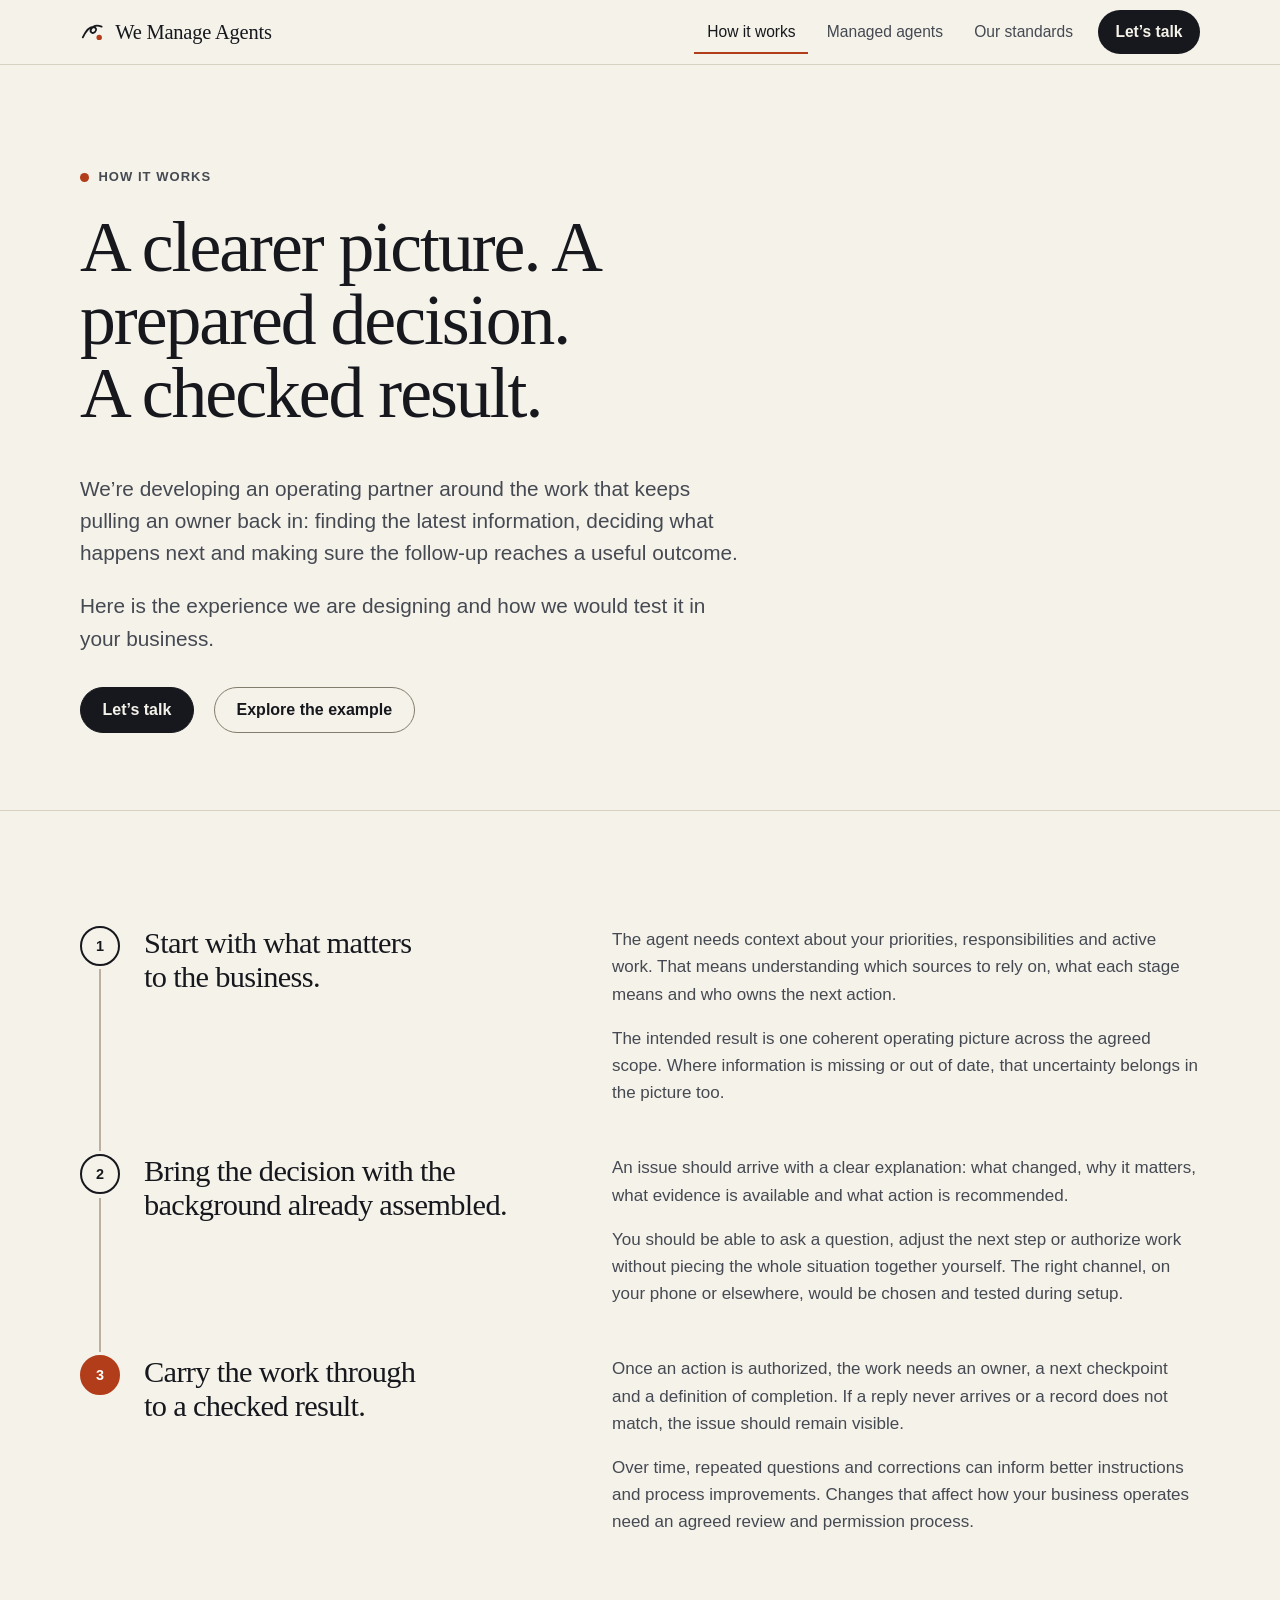
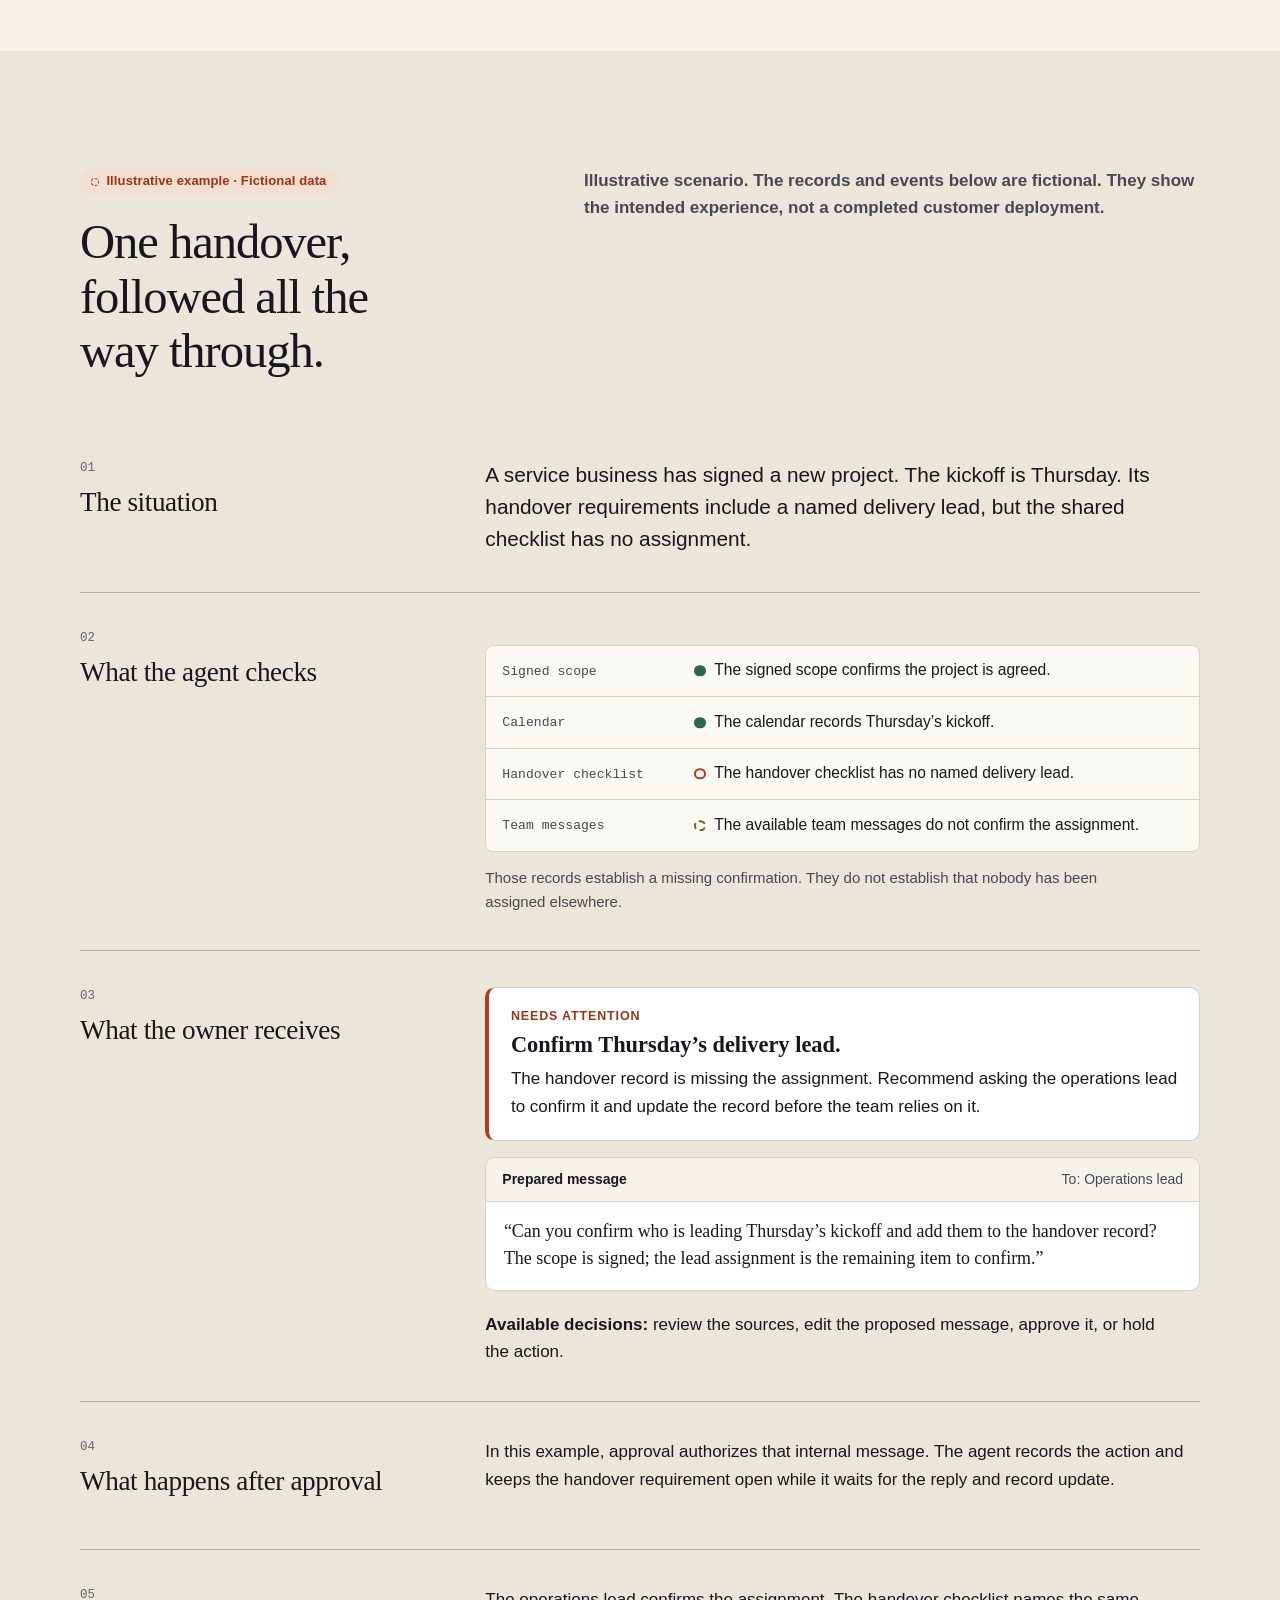
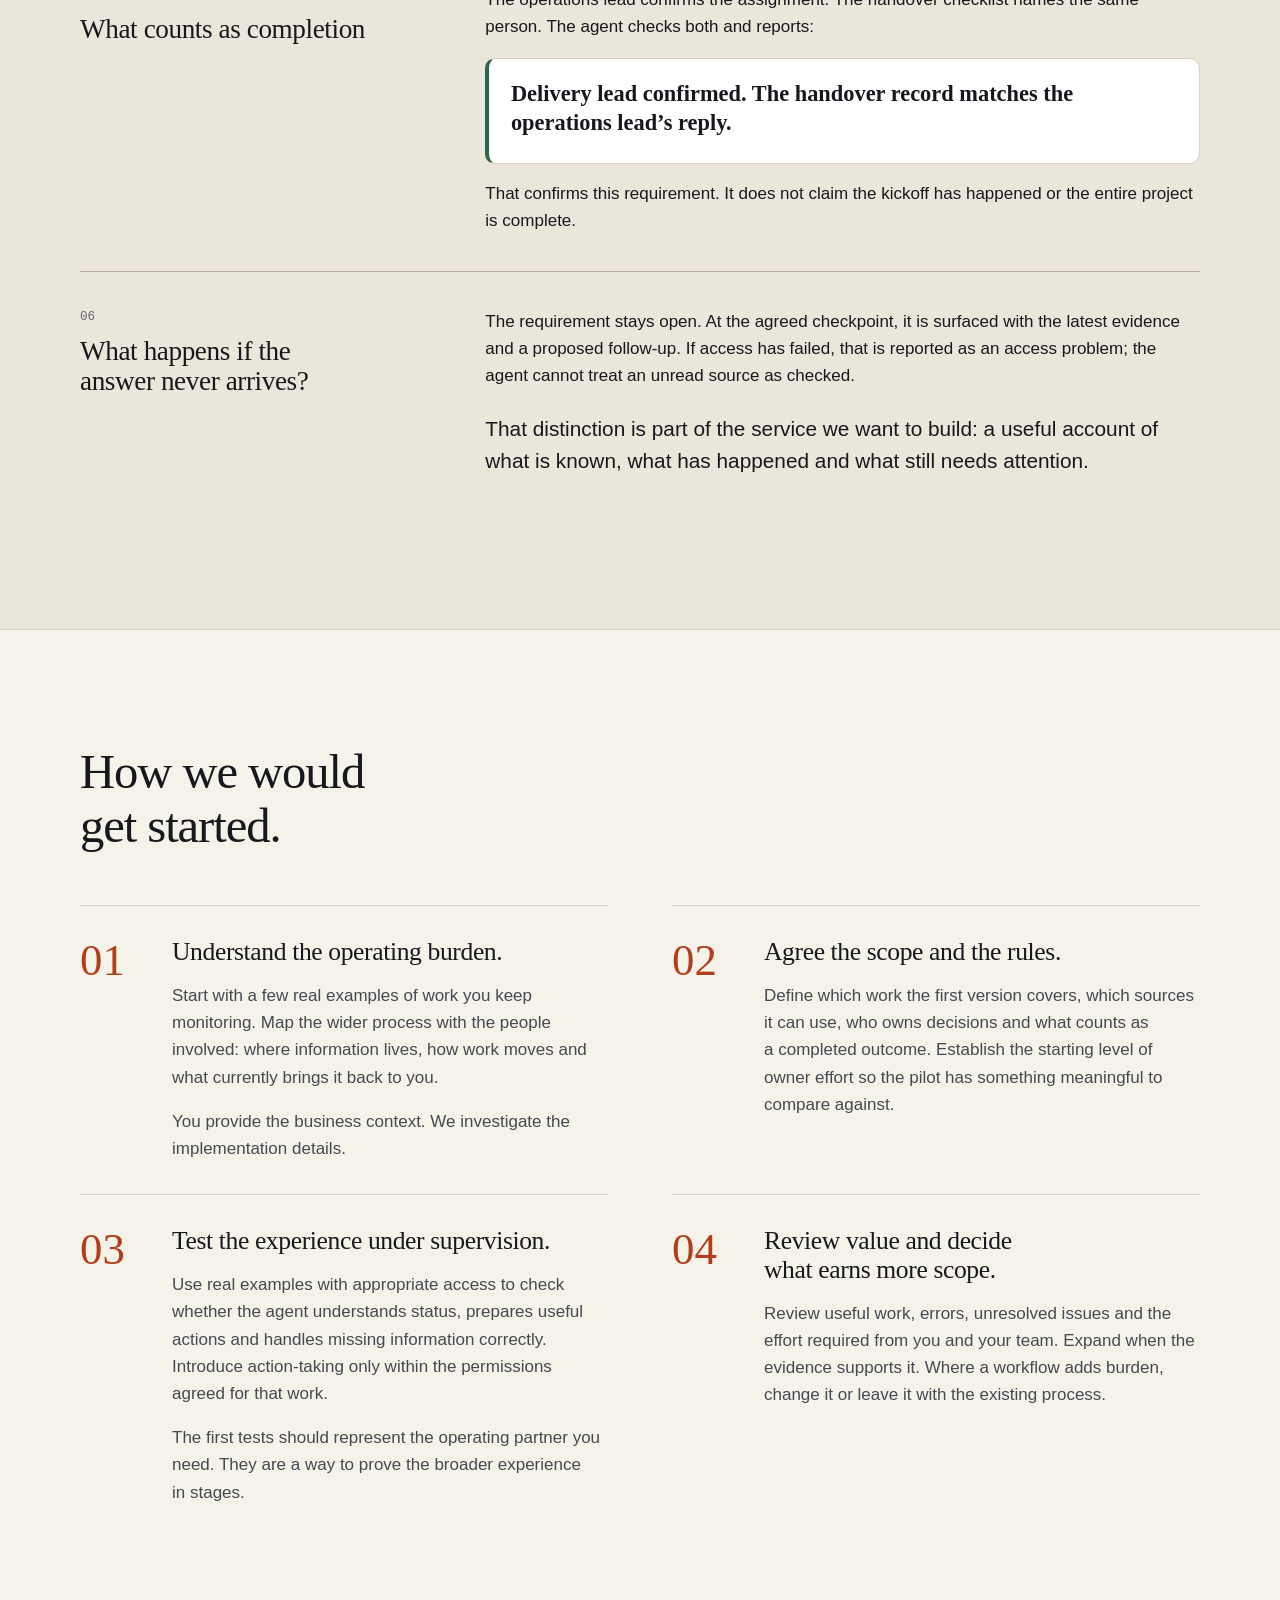
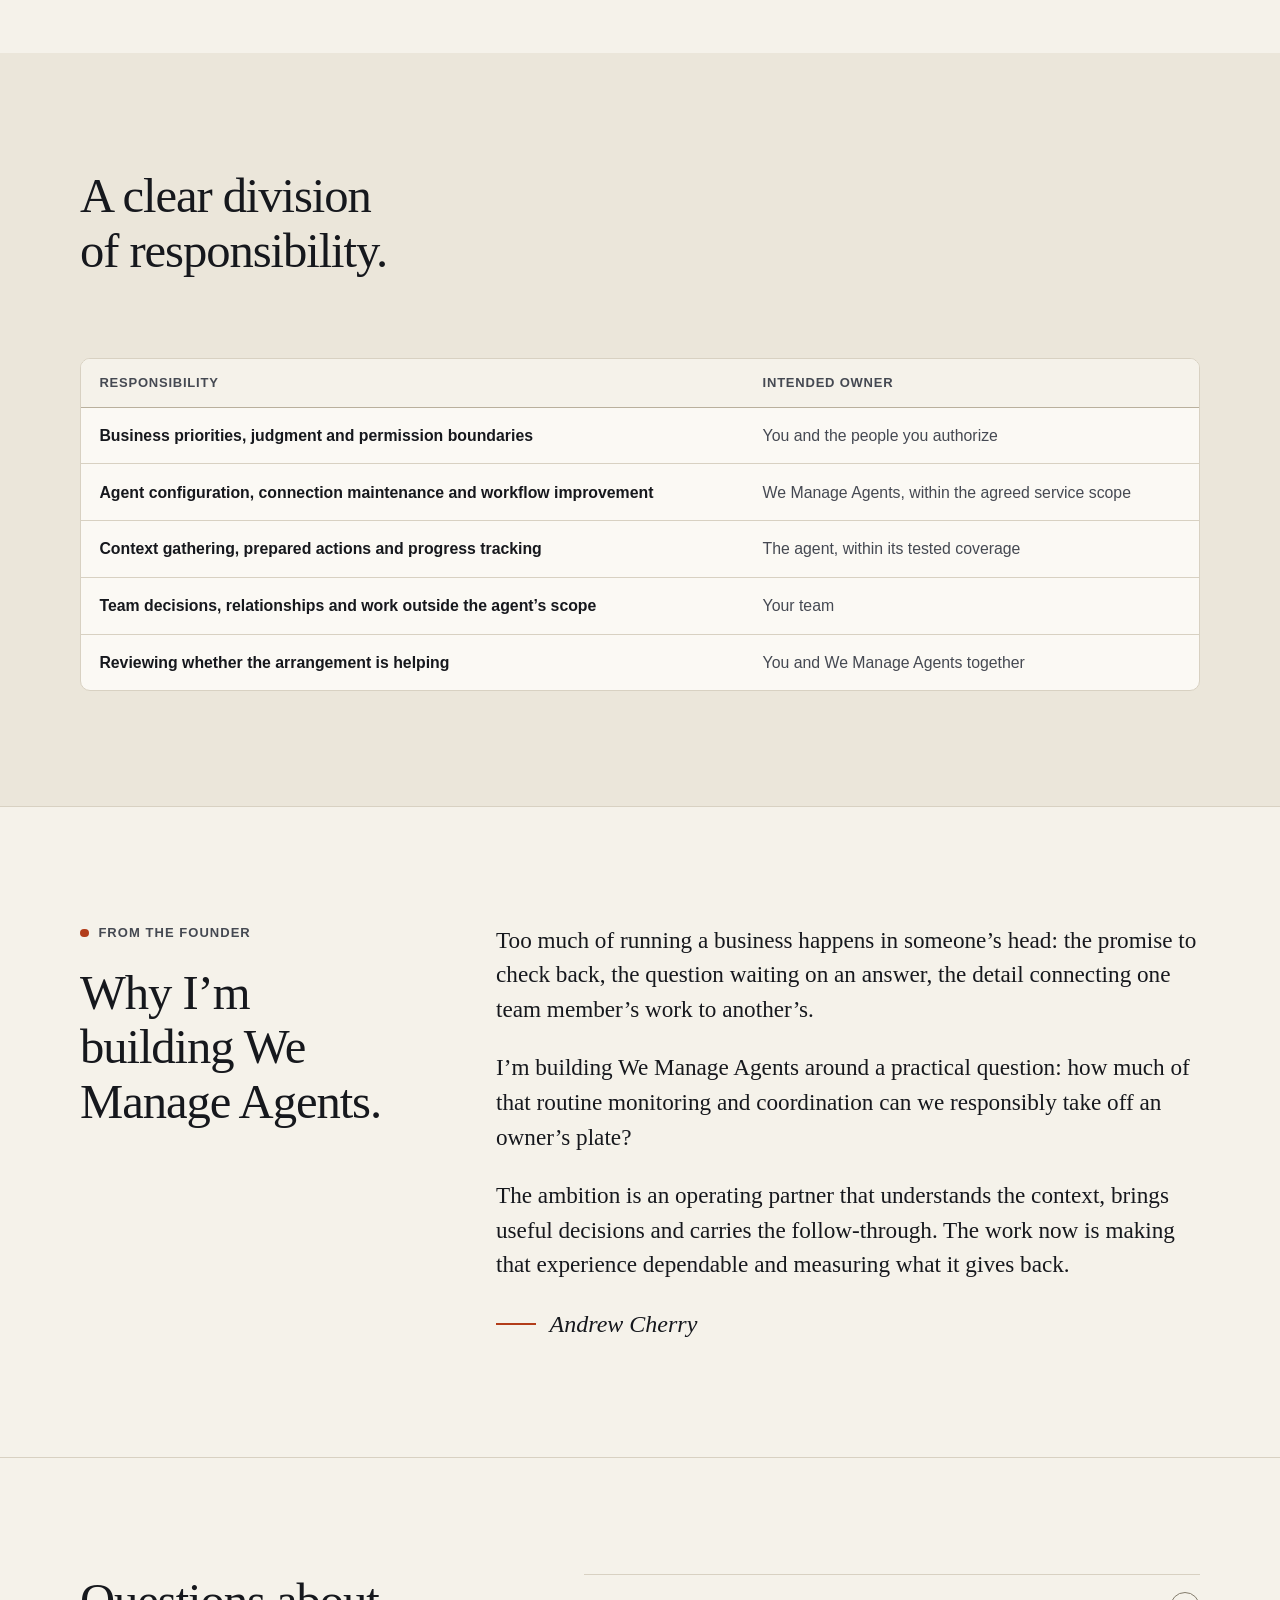
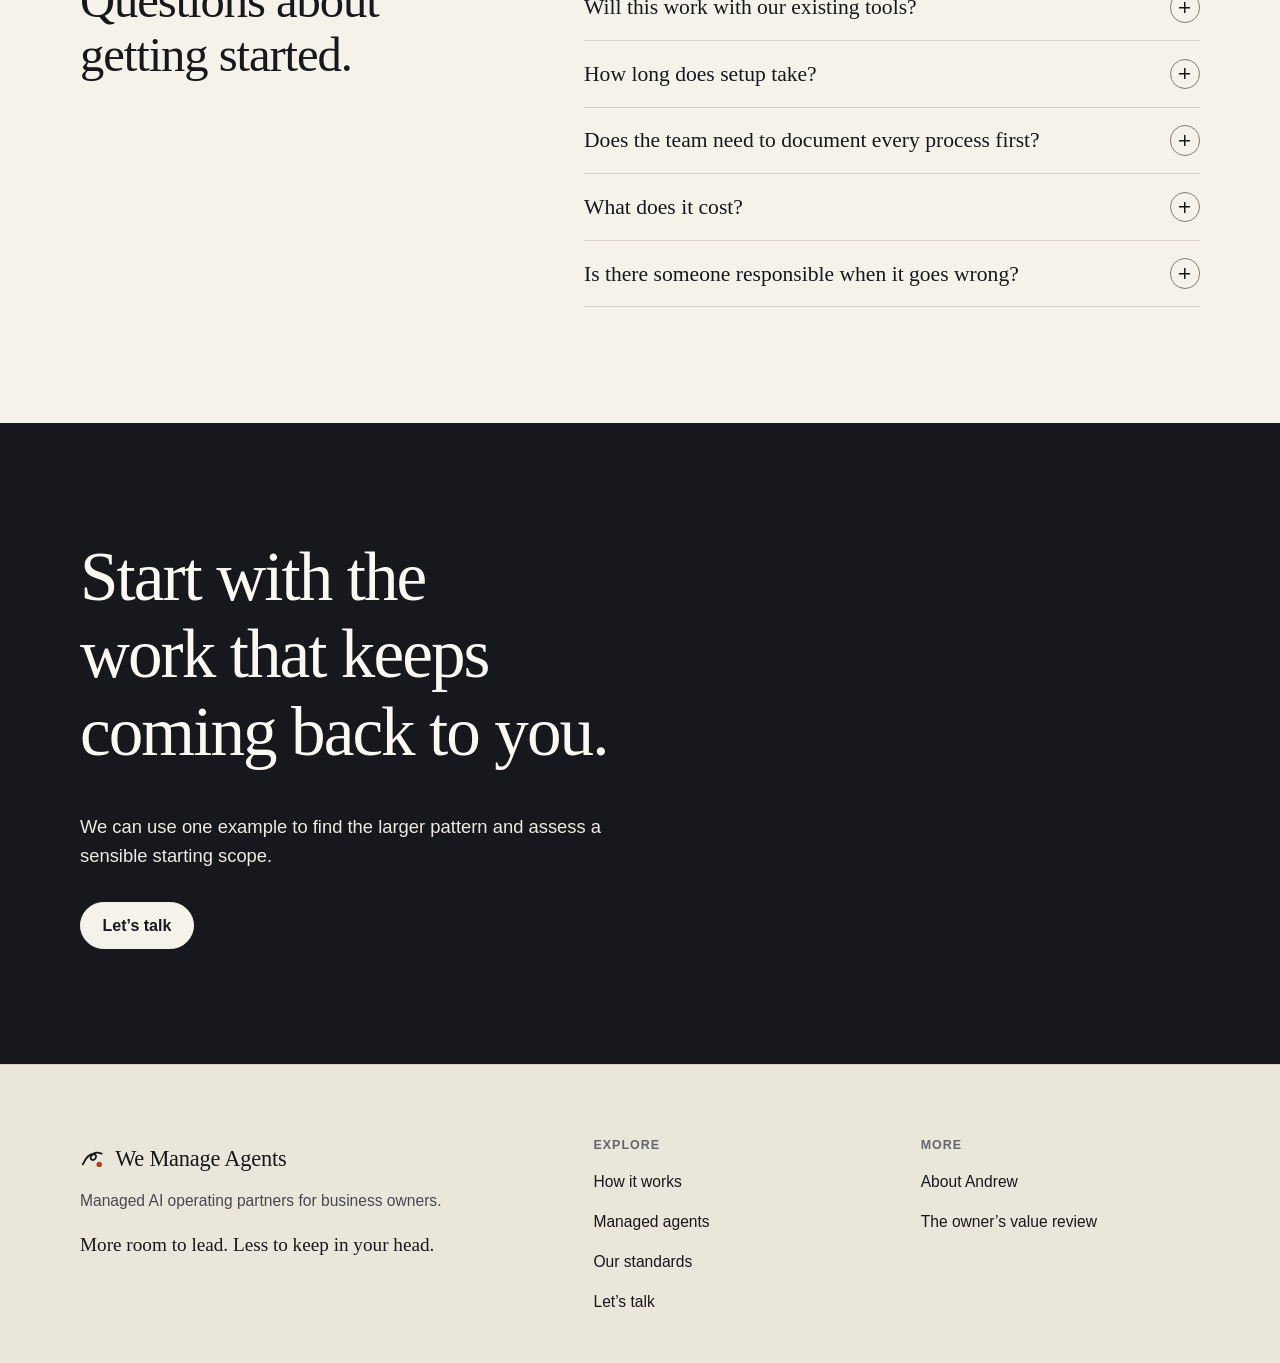
==== how-it-works/index.html @ 0167fe1c "We Manage Agents website: five-page preview build Static site from the 15 Sep 2026 copy package and " ====
<!doctype html>
<html lang="en">
<head>
<meta charset="utf-8">
<meta name="viewport" content="width=device-width, initial-scale=1">
<title>How It Works | We Manage Agents</title>
<meta name="description" content="See how a managed AI operating partner could bring context, decisions and follow-through together, with supervised setup and clear responsibilities.">
<!-- PREVIEW: remove this robots tag and update robots.txt at publication. -->
<meta name="robots" content="noindex, nofollow">
<link rel="canonical" href="https://wemanageagents.com/how-it-works">
<meta property="og:type" content="website">
<meta property="og:site_name" content="We Manage Agents">
<meta property="og:title" content="How It Works | We Manage Agents">
<meta property="og:description" content="See how a managed AI operating partner could bring context, decisions and follow-through together, with supervised setup and clear responsibilities.">
<meta name="theme-color" content="#f5f2ea">
<link rel="icon" href="/assets/favicon.svg" type="image/svg+xml">
<link rel="stylesheet" href="/assets/site.css">
<script>document.documentElement.classList.add('js')</script>
<script src="/assets/site.js" defer></script>
</head>
<body>
<a class="skip" href="#main">Skip to content</a>

<header class="site-header">
  <div class="wrap header-inner">
    <a class="wordmark" href="/">
      <svg viewBox="0 0 32 32" aria-hidden="true" focusable="false"><path d="M3.5 23c3.8-8 8-13 12.6-13 3.8 0 5.5 3.6 2.8 6.1-3 2.8-7.4.6-4.9-3.5C16.2 8.8 21 7.3 27 9.5" fill="none" stroke="currentColor" stroke-width="2.3" stroke-linecap="round"/><circle cx="24" cy="23" r="3.4" fill="#b23d1a"/></svg>
      <span>We Manage Agents</span>
    </a>
    <button class="menu-toggle" type="button" aria-expanded="false" aria-controls="site-nav" data-menu-toggle>Menu</button>
    <nav id="site-nav" class="site-nav" aria-label="Primary">
      <ul>
        <li><a href="/how-it-works" aria-current="page">How it works</a></li>
        <li><a href="/managed-agents">Managed agents</a></li>
        <li><a href="/standards">Our standards</a></li>
        <li><a class="nav-cta" href="/talk">Let’s talk</a></li>
      </ul>
    </nav>
  </div>
</header>

<main id="main">

  <section class="page-hero" aria-labelledby="page-title">
    <div class="wrap">
      <p class="eyebrow">How it works</p>
      <h1 id="page-title">A clearer picture. A prepared decision. A checked result.</h1>
      <p class="lede">We’re developing an operating partner around the work that keeps pulling an owner back in: finding the latest information, deciding what happens next and making sure the follow-up reaches a useful outcome.</p>
      <p class="lede">Here is the experience we are designing and how we would test it in your business.</p>
      <div class="actions">
        <a class="btn" href="/talk">Let’s talk</a>
        <a class="btn btn--ghost" href="#example">Explore the example</a>
      </div>
    </div>
  </section>

  <section class="section" aria-label="The operating experience">
    <div class="wrap">
      <ol class="chapters">
        <li>
          <h2>Start with what matters to the business.</h2>
          <div>
            <p>The agent needs context about your priorities, responsibilities and active work. That means understanding which sources to rely on, what each stage means and who owns the next action.</p>
            <p>The intended result is one coherent operating picture across the agreed scope. Where information is missing or out of date, that uncertainty belongs in the picture too.</p>
          </div>
        </li>
        <li>
          <h2>Bring the decision with the background already assembled.</h2>
          <div>
            <p>An issue should arrive with a clear explanation: what changed, why it matters, what evidence is available and what action is recommended.</p>
            <p>You should be able to ask a question, adjust the next step or authorize work without piecing the whole situation together yourself. The right channel, on your phone or elsewhere, would be chosen and tested during setup.</p>
          </div>
        </li>
        <li>
          <h2>Carry the work through to a checked result.</h2>
          <div>
            <p>Once an action is authorized, the work needs an owner, a next checkpoint and a definition of completion. If a reply never arrives or a record does not match, the issue should remain visible.</p>
            <p>Over time, repeated questions and corrections can inform better instructions and process improvements. Changes that affect how your business operates need an agreed review and permission process.</p>
          </div>
        </li>
      </ol>
    </div>
  </section>

  <section class="section section--sunken" id="example" aria-labelledby="example-title">
    <div class="wrap">
      <div class="section-head split">
        <div>
          <span class="tag tag--illustrative" style="margin-bottom:1.25rem">Illustrative example · Fictional data</span>
          <h2 id="example-title">One handover, followed all the way through.</h2>
        </div>
        <p class="muted"><strong>Illustrative scenario. The records and events below are fictional. They show the intended experience, not a completed customer deployment.</strong></p>
      </div>

      <div class="walk">
        <div class="walk__step">
          <div><span class="walk__label">01</span><h3>The situation</h3></div>
          <div class="measure-wide">
            <p class="lede" style="color:var(--ink)">A service business has signed a new project. The kickoff is Thursday. Its handover requirements include a named delivery lead, but the shared checklist has no assignment.</p>
          </div>
        </div>

        <div class="walk__step">
          <div><span class="walk__label">02</span><h3>What the agent checks</h3></div>
          <div class="measure-wide">
            <ul class="records" aria-label="Example records checked">
              <li><span class="rec-name">Signed scope</span><span class="rec-value"><span class="status-dot status-dot--ok" aria-hidden="true"></span>The signed scope confirms the project is agreed.</span></li>
              <li><span class="rec-name">Calendar</span><span class="rec-value"><span class="status-dot status-dot--ok" aria-hidden="true"></span>The calendar records Thursday’s kickoff.</span></li>
              <li><span class="rec-name">Handover checklist</span><span class="rec-value"><span class="status-dot" aria-hidden="true"></span>The handover checklist has no named delivery lead.</span></li>
              <li><span class="rec-name">Team messages</span><span class="rec-value"><span class="status-dot status-dot--wait" aria-hidden="true"></span>The available team messages do not confirm the assignment.</span></li>
            </ul>
            <p class="caveat">Those records establish a missing confirmation. They do not establish that nobody has been assigned elsewhere.</p>
          </div>
        </div>

        <div class="walk__step">
          <div><span class="walk__label">03</span><h3>What the owner receives</h3></div>
          <div class="measure-wide">
            <div class="notice-card">
              <span class="alert__kicker">Needs attention</span>
              <p class="alert__title"><strong>Confirm Thursday’s delivery lead.</strong></p>
              <p>The handover record is missing the assignment. Recommend asking the operations lead to confirm it and update the record before the team relies on it.</p>
            </div>
            <div class="message">
              <div class="message__head"><span><strong>Prepared message</strong></span><span>To: Operations lead</span></div>
              <p class="message__body">“Can you confirm who is leading Thursday’s kickoff and add them to the handover record? The scope is signed; the lead assignment is the remaining item to confirm.”</p>
            </div>
            <p><strong>Available decisions:</strong> review the sources, edit the proposed message, approve it, or hold the action.</p>
          </div>
        </div>

        <div class="walk__step">
          <div><span class="walk__label">04</span><h3>What happens after approval</h3></div>
          <div class="measure-wide">
            <p>In this example, approval authorizes that internal message. The agent records the action and keeps the handover requirement open while it waits for the reply and record update.</p>
          </div>
        </div>

        <div class="walk__step">
          <div><span class="walk__label">05</span><h3>What counts as completion</h3></div>
          <div class="measure-wide">
            <p>The operations lead confirms the assignment. The handover checklist names the same person. The agent checks both and reports:</p>
            <div class="notice-card notice-card--ok">
              <p class="alert__title"><strong>Delivery lead confirmed. The handover record matches the operations lead’s reply.</strong></p>
            </div>
            <p>That confirms this requirement. It does not claim the kickoff has happened or the entire project is complete.</p>
          </div>
        </div>

        <div class="walk__step">
          <div><span class="walk__label">06</span><h3>What happens if the answer never arrives?</h3></div>
          <div class="measure-wide">
            <p>The requirement stays open. At the agreed checkpoint, it is surfaced with the latest evidence and a proposed follow-up. If access has failed, that is reported as an access problem; the agent cannot treat an unread source as checked.</p>
            <p class="lede" style="color:var(--ink); margin-top:1.5rem">That distinction is part of the service we want to build: a useful account of what is known, what has happened and what still needs attention.</p>
          </div>
        </div>
      </div>
    </div>
  </section>

  <section class="section" id="setup" aria-labelledby="setup-title">
    <div class="wrap">
      <div class="section-head">
        <h2 id="setup-title">How we would get started.</h2>
      </div>
      <ol class="setup-steps">
        <li>
          <div>
            <h3>Understand the operating burden.</h3>
            <p>Start with a few real examples of work you keep monitoring. Map the wider process with the people involved: where information lives, how work moves and what currently brings it back to you.</p>
            <p>You provide the business context. We investigate the implementation details.</p>
          </div>
        </li>
        <li>
          <div>
            <h3>Agree the scope and the rules.</h3>
            <p>Define which work the first version covers, which sources it can use, who owns decisions and what counts as a completed outcome. Establish the starting level of owner effort so the pilot has something meaningful to compare against.</p>
          </div>
        </li>
        <li>
          <div>
            <h3>Test the experience under supervision.</h3>
            <p>Use real examples with appropriate access to check whether the agent understands status, prepares useful actions and handles missing information correctly. Introduce action-taking only within the permissions agreed for that work.</p>
            <p>The first tests should represent the operating partner you need. They are a way to prove the broader experience in stages.</p>
          </div>
        </li>
        <li>
          <div>
            <h3>Review value and decide what earns more scope.</h3>
            <p>Review useful work, errors, unresolved issues and the effort required from you and your team. Expand when the evidence supports it. Where a workflow adds burden, change it or leave it with the existing process.</p>
          </div>
        </li>
      </ol>
    </div>
  </section>

  <section class="section section--sunken" aria-labelledby="roles-title">
    <div class="wrap">
      <div class="section-head split">
        <h2 id="roles-title">A clear division of responsibility.</h2>
        <div></div>
      </div>
      <div class="table-scroll">
        <table class="data-table data-table--stack">
          <thead>
            <tr><th scope="col">Responsibility</th><th scope="col">Intended owner</th></tr>
          </thead>
          <tbody>
            <tr><th scope="row">Business priorities, judgment and permission boundaries</th><td data-label="Intended owner">You and the people you authorize</td></tr>
            <tr><th scope="row">Agent configuration, connection maintenance and workflow improvement</th><td data-label="Intended owner">We Manage Agents, within the agreed service scope</td></tr>
            <tr><th scope="row">Context gathering, prepared actions and progress tracking</th><td data-label="Intended owner">The agent, within its tested coverage</td></tr>
            <tr><th scope="row">Team decisions, relationships and work outside the agent’s scope</th><td data-label="Intended owner">Your team</td></tr>
            <tr><th scope="row">Reviewing whether the arrangement is helping</th><td data-label="Intended owner">You and We Manage Agents together</td></tr>
          </tbody>
        </table>
      </div>
    </div>
  </section>

  <section class="section" id="about" aria-labelledby="about-title">
    <div class="wrap founder">
      <div>
        <p class="eyebrow">From the founder</p>
        <h2 id="about-title">Why I’m building We Manage Agents.</h2>
      </div>
      <div class="founder__letter measure-wide">
        <p>Too much of running a business happens in someone’s head: the promise to check back, the question waiting on an answer, the detail connecting one team member’s work to another’s.</p>
        <p>I’m building We Manage Agents around a practical question: how much of that routine monitoring and coordination can we responsibly take off an owner’s plate?</p>
        <p>The ambition is an operating partner that understands the context, brings useful decisions and carries the follow-through. The work now is making that experience dependable and measuring what it gives back.</p>
        <p class="signature">Andrew Cherry</p>
      </div>
    </div>
  </section>

  <section class="section" aria-labelledby="faq-title">
    <div class="wrap split">
      <h2 id="faq-title">Questions about getting started.</h2>
      <div class="faqs">
        <details class="faq">
          <summary>Will this work with our existing tools?</summary>
          <div class="faq__body"><p>We would assess the tools and information sources your work depends on. Coverage needs to be tested for your setup; a familiar software name alone does not establish that the required information or actions are accessible.</p></div>
        </details>
        <details class="faq">
          <summary>How long does setup take?</summary>
          <div class="faq__body"><p>It depends on scope, data access and the work being tested. A proposed plan should identify those dependencies before a timeline is agreed.</p></div>
        </details>
        <details class="faq">
          <summary>Does the team need to document every process first?</summary>
          <div class="faq__body"><p>No. A few concrete examples and targeted conversations are a useful starting point. Clear responsibilities and reliable source information still matter; discovery should reveal the gaps that need attention.</p></div>
        </details>
        <details class="faq">
          <summary>What does it cost?</summary>
          <div class="faq__body"><p>Pricing is not yet published. Setup, ongoing management and usage costs need to be explained against an agreed scope before you decide whether to proceed.</p></div>
        </details>
        <details class="faq">
          <summary>Is there someone responsible when it goes wrong?</summary>
          <div class="faq__body"><p>Ongoing management is central to the proposed service. The engagement should identify who reviews problems, how they are raised and what support is included. Those arrangements need to be agreed before live use.</p></div>
        </details>
      </div>
    </div>
  </section>

  <section class="section section--ink final-cta" aria-labelledby="final-title">
    <div class="wrap">
      <h2 id="final-title">Start with the work that keeps coming back to you.</h2>
      <p>We can use one example to find the larger pattern and assess a sensible starting scope.</p>
      <div class="actions"><a class="btn btn--light" href="/talk">Let’s talk</a></div>
    </div>
  </section>

</main>

<footer class="site-footer">
  <div class="wrap footer-grid">
    <div class="footer-brand">
      <a class="wordmark" href="/">
        <svg viewBox="0 0 32 32" aria-hidden="true" focusable="false"><path d="M3.5 23c3.8-8 8-13 12.6-13 3.8 0 5.5 3.6 2.8 6.1-3 2.8-7.4.6-4.9-3.5C16.2 8.8 21 7.3 27 9.5" fill="none" stroke="currentColor" stroke-width="2.3" stroke-linecap="round"/><circle cx="24" cy="23" r="3.4" fill="#b23d1a"/></svg>
        <span>We Manage Agents</span>
      </a>
      <p>Managed AI operating partners for business owners.</p>
      <p class="footer-line">More room to lead. Less to keep in your head.</p>
    </div>
    <nav class="footer-links" aria-label="Footer pages">
      <h2>Explore</h2>
      <ul>
        <li><a href="/how-it-works" aria-current="page">How it works</a></li>
        <li><a href="/managed-agents">Managed agents</a></li>
        <li><a href="/standards">Our standards</a></li>
        <li><a href="/talk">Let’s talk</a></li>
      </ul>
    </nav>
    <nav class="footer-links" aria-label="Footer resources">
      <h2>More</h2>
      <ul>
        <li><a href="/how-it-works#about">About Andrew</a></li>
        <li><a href="/standards#value-review">The owner’s value review</a></li>
      </ul>
    </nav>
  </div>
</footer>
</body>
</html>
---- assets/site.css ----
/* We Manage Agents: site styles
   System fonts only (no font payload, no third-party requests).
   Tokens first; components below in page order. */

:root {
  color-scheme: light;

  --paper: #f5f2ea;
  --paper-2: #ebe6da;
  --card: #fbf9f4;
  --ink: #16181d;
  --ink-2: #454952;
  --ink-3: #62666f;
  --rule: #d8d1c2;
  --rule-strong: #b9b09d;

  --accent: #b23d1a;
  --accent-ink: #9c3414;
  --accent-wash: #f2dfd2;

  --ok: #2c6549;
  --ok-wash: #dcebe1;
  --wait: #7a5b0c;
  --wait-wash: #f1e5c3;

  --serif: "Iowan Old Style", "Charter", "Bitstream Charter", "Sitka Text", Cambria, Georgia, serif;
  --sans: -apple-system, BlinkMacSystemFont, "Segoe UI", "Helvetica Neue", Helvetica, Arial, sans-serif;
  --mono: ui-monospace, "SF Mono", Menlo, Consolas, "Liberation Mono", monospace;

  --wrap: 75rem;
  --gutter: clamp(1.25rem, 4vw, 2.5rem);
  --section: clamp(4rem, 9vw, 7.5rem);
  --radius: 10px;
  --header-h: 4rem;
}

/* ---------- Base ---------- */

*, *::before, *::after { box-sizing: border-box; }

html {
  -webkit-text-size-adjust: 100%;
  text-size-adjust: 100%;
  scroll-padding-top: calc(var(--header-h) + 1rem);
}

@media (prefers-reduced-motion: no-preference) {
  html { scroll-behavior: smooth; }
}

body {
  margin: 0;
  background: var(--paper);
  color: var(--ink);
  font-family: var(--sans);
  font-size: 1.0625rem;
  line-height: 1.6;
  text-rendering: optimizeLegibility;
  -webkit-font-smoothing: antialiased;
  overflow-wrap: break-word;
}

img, svg { max-width: 100%; }

h1, h2, h3, h4 {
  font-family: var(--serif);
  font-weight: 400;
  line-height: 1.12;
  letter-spacing: -0.015em;
  margin: 0 0 0.6em;
  text-wrap: balance;
}

h1 { font-size: clamp(2.5rem, 6.2vw, 5.1rem); letter-spacing: -0.028em; line-height: 1.02; }
h2 { font-size: clamp(1.9rem, 3.8vw, 3.05rem); letter-spacing: -0.022em; }
h3 { font-size: clamp(1.3rem, 2vw, 1.55rem); }
h4 { font-size: 1.15rem; }

p { margin: 0 0 1em; text-wrap: pretty; }
p:last-child { margin-bottom: 0; }

a { color: var(--accent-ink); text-decoration-thickness: 1px; text-underline-offset: 0.18em; }
a:hover { color: var(--ink); }

strong { font-weight: 650; }

ul, ol { margin: 0 0 1em; padding-left: 1.2em; }

:focus-visible {
  outline: 3px solid var(--accent);
  outline-offset: 3px;
  border-radius: 4px;
}

[hidden] { display: none !important; }

.visually-hidden {
  position: absolute !important;
  width: 1px; height: 1px;
  overflow: hidden;
  clip: rect(0 0 0 0);
  white-space: nowrap;
}

.wrap {
  width: 100%;
  max-width: var(--wrap);
  margin-inline: auto;
  padding-inline: var(--gutter);
}

.measure { max-width: 40rem; }
.measure-wide { max-width: 50rem; }

.skip {
  position: absolute;
  left: 1rem; top: -4rem;
  z-index: 100;
  background: var(--ink);
  color: var(--paper);
  padding: 0.7rem 1rem;
  border-radius: 6px;
  text-decoration: none;
  font-weight: 600;
}
.skip:focus { top: 0.75rem; color: var(--paper); }

/* ---------- Type helpers ---------- */

.eyebrow {
  display: flex;
  align-items: center;
  gap: 0.6rem;
  font-family: var(--sans);
  font-size: 0.8125rem;
  font-weight: 600;
  letter-spacing: 0.08em;
  text-transform: uppercase;
  color: var(--ink-2);
  margin: 0 0 1.4rem;
}
.eyebrow::before {
  content: "";
  width: 0.55rem; height: 0.55rem;
  border-radius: 50%;
  background: var(--accent);
  flex: none;
}

.lede {
  font-size: clamp(1.15rem, 1.7vw, 1.3rem);
  line-height: 1.55;
  color: var(--ink-2);
}

.serif { font-family: var(--serif); }
.muted { color: var(--ink-2); }
.small { font-size: 0.9375rem; }

.note {
  font-size: 0.9375rem;
  color: var(--ink-3);
}

/* ---------- Buttons & links ---------- */

.actions {
  display: flex;
  flex-wrap: wrap;
  align-items: center;
  gap: 0.75rem 1.25rem;
  margin: 2rem 0 0;
}

.btn {
  display: inline-flex;
  align-items: center;
  justify-content: center;
  gap: 0.5rem;
  min-height: 2.9rem;
  padding: 0.7rem 1.35rem;
  border-radius: 999px;
  border: 1.5px solid var(--ink);
  background: var(--ink);
  color: var(--paper);
  font: 600 1rem/1.2 var(--sans);
  text-decoration: none;
  cursor: pointer;
  transition: background-color 0.15s ease, color 0.15s ease, border-color 0.15s ease;
}
.btn:hover { background: #2c2f36; border-color: #2c2f36; color: var(--paper); }
.btn[disabled] { opacity: 0.55; cursor: not-allowed; }
form[aria-busy="true"] .btn[disabled] { cursor: progress; }

.btn--ghost {
  background: transparent;
  color: var(--ink);
  border-color: #847c6c;
}
.btn--ghost:hover { background: var(--card); color: var(--ink); border-color: var(--ink); }

.btn--light { background: var(--paper); color: var(--ink); border-color: var(--paper); }
.btn--light:hover { background: #fff; border-color: #fff; color: var(--ink); }

.btn--small { min-height: 2.6rem; padding: 0.5rem 1rem; font-size: 0.9375rem; }

.arrow-link {
  display: inline-flex;
  align-items: center;
  gap: 0.4rem;
  min-height: 2.75rem;
  font-weight: 600;
  color: var(--ink);
  text-decoration: none;
  border-bottom: 1.5px solid var(--rule-strong);
  padding-bottom: 0.1rem;
  min-height: auto;
}
.arrow-link::after { content: "\2192"; transition: transform 0.15s ease; }
.arrow-link:hover { color: var(--accent-ink); border-color: var(--accent); }
.arrow-link:hover::after { transform: translateX(3px); }

/* ---------- Header ---------- */

.site-header {
  position: sticky;
  top: 0;
  z-index: 50;
  background: rgba(245, 242, 234, 0.94);
  border-bottom: 1px solid var(--rule);
}
@supports (backdrop-filter: blur(8px)) {
  .site-header { background: rgba(245, 242, 234, 0.82); backdrop-filter: blur(10px); }
}

.header-inner {
  display: flex;
  align-items: center;
  justify-content: space-between;
  gap: 1rem;
  min-height: var(--header-h);
}

.wordmark {
  display: inline-flex;
  align-items: center;
  gap: 0.6rem;
  color: var(--ink);
  text-decoration: none;
  font-family: var(--serif);
  font-size: 1.28rem;
  letter-spacing: -0.01em;
  white-space: nowrap;
  min-height: 2.75rem;
}
.wordmark svg { width: 1.6rem; height: 1.6rem; flex: none; }
.wordmark:hover { color: var(--ink); }

.site-nav ul {
  display: flex;
  align-items: center;
  flex-wrap: wrap;
  gap: 0.25rem 0.35rem;
  list-style: none;
  margin: 0;
  padding: 0;
}

.site-nav a {
  display: inline-flex;
  align-items: center;
  min-height: 2.75rem;
  padding: 0 0.8rem;
  border-radius: 999px;
  color: var(--ink-2);
  text-decoration: none;
  font-size: 0.975rem;
  font-weight: 500;
}
.site-nav a:hover { color: var(--ink); background: var(--paper-2); }
.site-nav a[aria-current="page"] {
  color: var(--ink);
  box-shadow: inset 0 -2px 0 var(--accent);
  border-radius: 0;
}
.site-nav .nav-cta {
  margin-left: 0.4rem;
  color: var(--paper);
  background: var(--ink);
  padding: 0 1.1rem;
  font-weight: 600;
}
.site-nav .nav-cta:hover { background: #2c2f36; color: var(--paper); }
.site-nav .nav-cta[aria-current="page"] { color: var(--paper); box-shadow: 0 0 0 2px var(--paper), 0 0 0 4px var(--accent); border-radius: 999px; }

.menu-toggle {
  display: none;
  min-height: 2.75rem;
  padding: 0 1rem;
  border-radius: 999px;
  border: 1.5px solid #847c6c;
  background: transparent;
  color: var(--ink);
  font: 600 0.975rem/1 var(--sans);
  cursor: pointer;
}

@media (max-width: 52rem) {
  .js .menu-toggle { display: inline-flex; align-items: center; }
  .js .site-nav {
    display: none;
    position: absolute;
    left: 0; right: 0;
    top: 100%;
    background: var(--paper);
    border-bottom: 1px solid var(--rule);
    box-shadow: 0 18px 30px -20px rgba(22, 24, 29, 0.35);
  }
  .js .site-nav.is-open { display: block; }
  .js .site-nav ul {
    flex-direction: column;
    align-items: stretch;
    padding: 0.5rem var(--gutter) 1.25rem;
    gap: 0;
  }
  .js .site-nav li { border-bottom: 1px solid var(--rule); }
  .js .site-nav li:last-child { border-bottom: 0; padding-top: 1rem; }
  .js .site-nav a { min-height: 3.25rem; padding: 0; font-size: 1.1rem; border-radius: 0; }
  .js .site-nav a:hover { background: transparent; }
  .js .site-nav a[aria-current="page"] { box-shadow: inset 3px 0 0 var(--accent); padding-left: 0.9rem; }
  .js .site-nav .nav-cta { justify-content: center; margin: 0; border-radius: 999px; padding: 0 1rem; }
  .js .site-nav .nav-cta[aria-current="page"] { padding-left: 1rem; }

  /* Without JavaScript the nav simply wraps under the wordmark. */
  html:not(.js) .header-inner { flex-wrap: wrap; padding-block: 0.5rem; }
}

/* ---------- Sections ---------- */

.section {
  padding-block: var(--section);
  border-top: 1px solid var(--rule);
}
.section--flush { border-top: 0; }
.section--sunken { background: var(--paper-2); border-top-color: transparent; }
.section--ink {
  background: var(--ink);
  color: #efeae0;
  border-top: 0;
}
.section--ink h2 { color: #fbf8f1; }
.section--ink a:not(.btn) { color: #f3c9b5; }
.section--ink .note { color: #b9b4aa; }

.split {
  display: grid;
  gap: 2rem 4rem;
}
@media (min-width: 64rem) {
  .split { grid-template-columns: minmax(0, 5fr) minmax(0, 7fr); align-items: start; }
  .split--even { grid-template-columns: minmax(0, 1fr) minmax(0, 1fr); }
  .split--reverse { grid-template-columns: minmax(0, 7fr) minmax(0, 5fr); }
  .sticky-col { position: sticky; top: calc(var(--header-h) + 2rem); }
}

.section-head { margin-bottom: clamp(2rem, 4vw, 3.25rem); }
.section-head h2 { max-width: 20ch; }

.index {
  display: block;
  font-family: var(--mono);
  font-size: 0.8125rem;
  color: var(--ink-3);
  letter-spacing: 0.04em;
  margin-bottom: 1rem;
}

/* ---------- Hero ---------- */

.hero { padding-block: clamp(3.5rem, 8vw, 7rem) clamp(3.5rem, 7vw, 6rem); }

.hero-grid { display: grid; gap: 3rem; align-items: center; }
@media (min-width: 64rem) {
  .hero-grid { grid-template-columns: minmax(0, 7fr) minmax(0, 5fr); gap: 4rem; }
}

.hero h1 { max-width: 13ch; margin-bottom: 1.75rem; }
.hero .lede { max-width: 36rem; }
.hero .lede + .lede { margin-top: 1rem; }

.stage-note {
  display: inline-flex;
  align-items: center;
  gap: 0.55rem;
  margin-top: 1.75rem;
  font-size: 0.9375rem;
  color: var(--ink-2);
}
.stage-note::before {
  content: "";
  width: 0.7rem; height: 0.7rem;
  border-radius: 50%;
  border: 2px dashed var(--accent);
  flex: none;
}

.thread-figure { margin: 0; }
.thread-figure svg { display: block; width: 100%; height: auto; max-width: 34rem; margin-inline: auto; overflow: visible; }
.thread-figure .thread { fill: none; stroke: var(--ink); stroke-width: 2.25; stroke-linecap: round; stroke-linejoin: round; }
.thread-figure .node { fill: var(--paper); stroke: var(--ink); stroke-width: 2.25; }
.thread-figure .node--done { fill: var(--accent); stroke: var(--accent); }
.thread-figure .tick { fill: none; stroke: var(--paper); stroke-width: 2.5; stroke-linecap: round; stroke-linejoin: round; }
.thread-figure text { font-family: var(--sans); font-size: 15px; font-weight: 600; fill: var(--ink-2); }

@media (prefers-reduced-motion: no-preference) {
  .js .thread-figure .thread { stroke-dasharray: 1400; stroke-dashoffset: 1400; animation: draw 2.2s cubic-bezier(.6,.05,.3,1) 0.2s forwards; }
  .js .thread-figure .node, .js .thread-figure text, .js .thread-figure .tick { opacity: 0; animation: fade 0.5s ease forwards; }
  .js .thread-figure .n1 { animation-delay: 1.3s; }
  .js .thread-figure .n2 { animation-delay: 1.65s; }
  .js .thread-figure .n3 { animation-delay: 2s; }
}
@keyframes draw { to { stroke-dashoffset: 0; } }
@keyframes fade { to { opacity: 1; } }

/* ---------- Home: burden ---------- */

.open-threads {
  list-style: none;
  padding: 0;
  margin: 0 0 2.5rem;
  border-top: 1px solid var(--rule);
}
.open-threads li {
  display: flex;
  gap: 1rem;
  align-items: baseline;
  padding: 1.1rem 0;
  border-bottom: 1px solid var(--rule);
  font-family: var(--serif);
  font-size: clamp(1.2rem, 2vw, 1.45rem);
  line-height: 1.35;
}
.open-threads li::before {
  content: "";
  width: 0.85rem; height: 0.85rem;
  border-radius: 50%;
  border: 2px solid var(--accent);
  flex: none;
  transform: translateY(0.05em);
}

.ring-list { list-style: none; padding: 0; margin: 1rem 0 0; }
.ring-list li {
  position: relative;
  padding: 0.55rem 0 0.55rem 2rem;
}
.ring-list li::before {
  content: "";
  position: absolute;
  left: 0.1rem; top: 0.95rem;
  width: 1rem; height: 1rem;
  border-radius: 50%;
  border: 2px solid var(--ink);
}
.ring-list--check li::after {
  content: "";
  position: absolute;
  left: 0.47rem; top: 1.17rem;
  width: 0.28rem; height: 0.48rem;
  border: solid var(--ink);
  border-width: 0 2px 2px 0;
  transform: rotate(45deg);
}

.carry-callout {
  margin-top: 2.5rem;
  padding: 1.75rem;
  background: var(--card);
  border: 1px solid var(--rule);
  border-radius: var(--radius);
}
.carry-callout p:first-child { font-family: var(--serif); font-size: 1.3rem; line-height: 1.35; }

/* ---------- Case file (signature example) ---------- */

.case-intro { margin-bottom: 2rem; }

.tag {
  display: inline-flex;
  align-items: center;
  gap: 0.45rem;
  padding: 0.3rem 0.7rem;
  border-radius: 999px;
  font: 600 0.8125rem/1.3 var(--sans);
  letter-spacing: 0.01em;
}
.tag--illustrative { background: var(--accent-wash); color: var(--accent-ink); }
.tag--illustrative::before {
  content: "";
  width: 0.5rem; height: 0.5rem;
  border-radius: 50%;
  border: 1.5px dashed currentColor;
}

.case {
  background: var(--card);
  border: 1px solid var(--rule);
  border-radius: 14px;
  box-shadow: 0 1px 0 rgba(22,24,29,0.03), 0 30px 60px -40px rgba(22,24,29,0.35);
  overflow: hidden;
}

.case__bar {
  display: flex;
  flex-wrap: wrap;
  align-items: center;
  justify-content: space-between;
  gap: 0.75rem;
  padding: 0.9rem clamp(1rem, 3vw, 1.75rem);
  border-bottom: 1px solid var(--rule);
  background: var(--paper);
}

.case__state {
  display: inline-flex;
  align-items: center;
  gap: 0.45rem;
  font-size: 0.875rem;
  font-weight: 600;
  color: var(--ink-2);
}

.status-dot {
  width: 0.7rem; height: 0.7rem;
  border-radius: 50%;
  flex: none;
  border: 2px solid var(--accent);
}
.status-dot--ok { background: var(--ok); border-color: var(--ok); }
.status-dot--wait { border-style: dashed; border-color: var(--wait); }

.case__steps {
  display: grid;
  grid-template-columns: repeat(3, minmax(0, 1fr));
  border-bottom: 1px solid var(--rule);
}
.case__tab {
  display: flex;
  flex-direction: column;
  align-items: flex-start;
  gap: 0.15rem;
  min-height: 3.5rem;
  padding: 0.85rem clamp(0.75rem, 2.5vw, 1.5rem);
  border: 0;
  border-right: 1px solid var(--rule);
  background: transparent;
  color: var(--ink-3);
  font: 600 0.95rem/1.25 var(--sans);
  text-align: left;
  cursor: pointer;
  position: relative;
}
.case__tab:last-child { border-right: 0; }
.case__tab span { font-family: var(--mono); font-size: 0.75rem; font-weight: 500; }
.case__tab:hover { color: var(--ink); background: var(--paper); }
.case__tab[aria-selected="true"] { color: var(--ink); }
.case__tab[aria-selected="true"]::after {
  content: "";
  position: absolute;
  left: 0; right: 0; bottom: -1px;
  height: 3px;
  background: var(--accent);
}
.case__tab:focus-visible { outline-offset: -4px; }

.case__stage {
  padding: clamp(1.25rem, 4vw, 2.5rem) clamp(1rem, 4vw, 2.5rem);
}
.no-js-case .case__stage + .case__stage { border-top: 1px solid var(--rule); }

.case__stage h3 { margin-bottom: 1.25rem; }

.alert {
  border-left: 3px solid var(--accent);
  padding: 0.15rem 0 0.15rem 1.1rem;
  margin: 0 0 1.5rem;
}
.alert__title {
  font-family: var(--serif);
  font-size: clamp(1.2rem, 2vw, 1.4rem);
  line-height: 1.3;
  margin-bottom: 0.5rem;
}
.alert__kicker {
  display: block;
  font: 600 0.78rem/1.3 var(--sans);
  letter-spacing: 0.07em;
  text-transform: uppercase;
  color: var(--accent-ink);
  margin-bottom: 0.35rem;
}

.recommend {
  background: var(--paper);
  border-radius: 8px;
  padding: 1rem 1.15rem;
  margin: 0 0 1.25rem;
}

.records {
  list-style: none;
  margin: 1rem 0 0;
  padding: 0;
  border: 1px solid var(--rule);
  border-radius: 8px;
  overflow: hidden;
}
.records li {
  display: grid;
  grid-template-columns: minmax(0, 11rem) minmax(0, 1fr);
  gap: 0.25rem 1rem;
  padding: 0.8rem 1rem;
  border-bottom: 1px solid var(--rule);
  font-size: 0.975rem;
  background: var(--card);
}
.records li:last-child { border-bottom: 0; }
.records .rec-name { font-family: var(--mono); font-size: 0.82rem; color: var(--ink-2); padding-top: 0.15rem; }
.records .rec-value { display: flex; gap: 0.55rem; align-items: baseline; }
.records .rec-value .status-dot { transform: translateY(0.08em); }
@media (max-width: 36rem) {
  .records li { grid-template-columns: 1fr; }
}

.caveat {
  font-size: 0.9375rem;
  color: var(--ink-2);
  margin-top: 0.9rem;
}

.message {
  border: 1px solid var(--rule);
  border-radius: 10px;
  background: #fff;
  margin: 0 0 1.25rem;
  overflow: hidden;
}
.message__head {
  display: flex;
  flex-wrap: wrap;
  justify-content: space-between;
  gap: 0.25rem 1rem;
  padding: 0.65rem 1rem;
  border-bottom: 1px solid var(--rule);
  font-size: 0.875rem;
  color: var(--ink-2);
  background: var(--paper);
}
.message__head strong { color: var(--ink); }
.message__body {
  padding: 1rem 1.1rem 1.15rem;
  font-family: var(--serif);
  font-size: 1.12rem;
  line-height: 1.5;
  margin: 0;
  white-space: pre-wrap;
}
.message__edit { padding: 1rem; }
.message__edit label { display: block; font-weight: 600; font-size: 0.9375rem; margin-bottom: 0.4rem; }

.decision-controls {
  display: flex;
  flex-wrap: wrap;
  gap: 0.6rem;
  margin: 1.25rem 0 0;
}

.feedback {
  display: flex;
  gap: 0.6rem;
  align-items: baseline;
  margin: 1.1rem 0 0;
  padding: 0.8rem 1rem;
  border-radius: 8px;
  background: var(--paper);
  font-weight: 600;
  font-size: 0.975rem;
}
.feedback:empty { display: none; }
.feedback .status-dot { transform: translateY(0.1em); }

.stage-next { margin-top: 1.75rem; }

.branch-controls {
  display: flex;
  flex-wrap: wrap;
  gap: 0.6rem;
  margin: 1.5rem 0 0;
}
.branch-controls .btn[aria-pressed="true"] { background: var(--ink); color: var(--paper); border-color: var(--ink); }

.branch {
  margin-top: 1.25rem;
}

.outcome {
  display: flex;
  gap: 0.75rem;
  align-items: flex-start;
  margin-top: 1rem;
  padding: 1rem 1.1rem;
  border-radius: 8px;
  font-weight: 600;
}
.outcome--ok { background: var(--ok-wash); color: #1f4a35; }
.outcome--wait { background: var(--wait-wash); color: #5a4309; }
.outcome .status-dot { margin-top: 0.3rem; }
.outcome p { font-weight: 400; margin-top: 0.35rem; color: var(--ink-2); }

.case__foot {
  display: flex;
  flex-wrap: wrap;
  justify-content: space-between;
  align-items: center;
  gap: 0.75rem 1.5rem;
  padding: 1rem clamp(1rem, 4vw, 2.5rem);
  border-top: 1px solid var(--rule);
  background: var(--paper);
  font-size: 0.9375rem;
}

.link-button {
  background: none;
  border: 0;
  padding: 0;
  min-height: 2.75rem;
  font: 600 0.95rem/1.2 var(--sans);
  color: var(--accent-ink);
  text-decoration: underline;
  text-underline-offset: 0.18em;
  cursor: pointer;
}
.link-button:hover { color: var(--ink); }

textarea, input[type="text"], input[type="email"] {
  width: 100%;
  font: 400 1.0625rem/1.5 var(--sans);
  color: var(--ink);
  background: #fff;
  border: 1.5px solid #847c6c;
  border-radius: 8px;
  padding: 0.7rem 0.85rem;
  min-height: 3rem;
}
textarea { min-height: 7.5rem; resize: vertical; }
textarea:focus, input:focus { outline: 3px solid var(--accent); outline-offset: 1px; border-color: var(--ink); }

/* ---------- Home: responsibility, control, value ---------- */

.resp-table {
  width: 100%;
  border-collapse: collapse;
  table-layout: fixed;
}
.resp-table th {
  font-family: var(--serif);
  font-weight: 400;
  font-size: clamp(1.2rem, 1.8vw, 1.45rem);
  text-align: left;
  padding: 0 1.5rem 1rem 0;
  vertical-align: bottom;
  border-bottom: 2px solid var(--ink);
}
.resp-table td {
  padding: 1.1rem 1.5rem 0 0;
  vertical-align: top;
  color: var(--ink-2);
  font-size: 1.05rem;
}
.resp-table th + th, .resp-table td + td { padding-left: 1.5rem; border-left: 1px solid var(--rule); }
.resp-table th:nth-child(2) { color: var(--accent-ink); }

@media (max-width: 48rem) {
  .resp-table, .resp-table tbody, .resp-table tr, .resp-table td { display: block; }
  .resp-table thead { position: absolute; width: 1px; height: 1px; overflow: hidden; clip: rect(0 0 0 0); }
  .resp-table td, .resp-table td + td { border-left: 0; padding: 1rem 0; border-top: 1px solid var(--rule); }
  .resp-table td::before {
    content: attr(data-label);
    display: block;
    font-family: var(--serif);
    font-size: 1.25rem;
    color: var(--ink);
    margin-bottom: 0.35rem;
  }
  .resp-table td:nth-child(2)::before { color: var(--accent-ink); }
}

.modes {
  list-style: none;
  padding: 0;
  margin: 2.5rem 0 2rem;
  display: grid;
  gap: 0;
  counter-reset: mode;
}
.modes li {
  position: relative;
  padding: 0 0 2rem 2.75rem;
}
.modes li::before {
  content: "";
  position: absolute;
  left: 0.55rem; top: 0.95rem; bottom: -0.35rem;
  width: 2px;
  background: var(--rule-strong);
}
.modes li:last-child::before { display: none; }
.modes li::after {
  content: "";
  position: absolute;
  left: 0; top: 0.2rem;
  width: 1.2rem; height: 1.2rem;
  border-radius: 50%;
  background: var(--paper);
  border: 2px solid var(--ink);
}
.modes li:nth-child(2)::after { background: var(--ink); }
.modes li:nth-child(3)::after { border-color: var(--accent); background: var(--accent); }
.modes h3 { font-size: 1.35rem; margin-bottom: 0.35rem; }
.modes p { color: var(--ink-2); max-width: 30rem; }

@media (min-width: 64rem) {
  .modes { grid-template-columns: repeat(3, minmax(0, 1fr)); gap: 2rem; }
  .modes li { padding: 2.25rem 0 0 0; }
  .modes li::before { left: 1.2rem; right: -2rem; top: 0.55rem; bottom: auto; width: auto; height: 2px; }
  .modes li::after { top: 0; }
}

.ledger {
  background: var(--card);
  border: 1px solid var(--rule);
  border-radius: var(--radius);
  padding: clamp(1.25rem, 3vw, 2rem);
  font-size: 0.975rem;
}
.ledger h3 {
  font: 600 0.8125rem/1.3 var(--sans);
  letter-spacing: 0.08em;
  text-transform: uppercase;
  color: var(--ink-2);
  margin: 0 0 0.75rem;
}
.ledger h3:not(:first-child) { margin-top: 1.75rem; }
.ledger ul { list-style: none; padding: 0; margin: 0; }
.ledger li {
  display: flex;
  justify-content: space-between;
  gap: 1rem;
  padding: 0.6rem 0;
  border-bottom: 1px dashed var(--rule-strong);
}
.ledger li span:last-child { font-family: var(--mono); font-size: 0.8rem; color: var(--ink-3); white-space: nowrap; }

.counts { list-style: none; padding: 0; margin: 1.5rem 0 2rem; }
.counts li {
  font-family: var(--serif);
  font-size: 1.25rem;
  padding: 0.35rem 0;
}

.fit-list {
  list-style: none;
  padding: 0;
  margin: 2rem 0;
  display: grid;
  gap: 0;
  border-top: 1px solid var(--rule);
}
.fit-list li {
  position: relative;
  padding: 1.1rem 0 1.1rem 2.4rem;
  border-bottom: 1px solid var(--rule);
  font-size: 1.1rem;
}
.fit-list li::before {
  content: "";
  position: absolute;
  left: 0; top: 1.35rem;
  width: 1.2rem; height: 1.2rem;
  border-radius: 50%;
  border: 2px solid var(--accent);
}

.guide-panel {
  display: grid;
  gap: 2rem;
  padding: clamp(1.75rem, 5vw, 3.5rem);
  background: var(--card);
  border: 1px solid var(--rule);
  border-radius: 14px;
}
@media (min-width: 64rem) {
  .guide-panel { grid-template-columns: minmax(0, 6fr) minmax(0, 5fr); gap: 4rem; align-items: center; }
}
.guide-questions {
  list-style: none;
  padding: 0;
  margin: 0;
  font-family: var(--serif);
  font-style: italic;
  font-size: clamp(1.2rem, 2vw, 1.5rem);
  line-height: 1.35;
}
.guide-questions li { padding: 0.8rem 0; border-bottom: 1px solid var(--rule); }
.guide-questions li:first-child { padding-top: 0; }
.guide-questions li:last-child { border-bottom: 0; }

/* ---------- FAQs ---------- */

.faqs { border-top: 1px solid var(--rule); max-width: 50rem; }
.faq { border-bottom: 1px solid var(--rule); }
.faq summary {
  display: flex;
  justify-content: space-between;
  align-items: center;
  gap: 1.5rem;
  min-height: 3.5rem;
  padding: 1.1rem 0;
  cursor: pointer;
  list-style: none;
  font-family: var(--serif);
  font-size: clamp(1.15rem, 1.8vw, 1.35rem);
  line-height: 1.3;
}
.faq summary::-webkit-details-marker { display: none; }
.faq summary::after {
  content: "";
  flex: none;
  width: 1.9rem; height: 1.9rem;
  border-radius: 50%;
  border: 1.5px solid #847c6c;
  background:
    linear-gradient(var(--ink), var(--ink)) center / 0.7rem 1.5px no-repeat,
    linear-gradient(var(--ink), var(--ink)) center / 1.5px 0.7rem no-repeat;
}
.faq[open] summary::after {
  background: linear-gradient(var(--ink), var(--ink)) center / 0.7rem 1.5px no-repeat;
  border-color: var(--ink);
}
.faq summary:hover { color: var(--accent-ink); }
.faq summary:focus-visible { outline-offset: 2px; }
.faq__body { padding: 0 3.5rem 1.5rem 0; color: var(--ink-2); }
@media (max-width: 36rem) { .faq__body { padding-right: 0; } }

/* ---------- Final CTA ---------- */

.final-cta h2 { font-size: clamp(2.3rem, 5.4vw, 4.4rem); max-width: 16ch; letter-spacing: -0.028em; }
.final-cta p { max-width: 36rem; font-size: 1.15rem; }

/* ---------- How it works ---------- */

.page-hero { padding-block: clamp(3.5rem, 8vw, 6.5rem) clamp(3rem, 6vw, 5rem); }
.page-hero h1 { max-width: 18ch; font-size: clamp(2.4rem, 5.6vw, 4.6rem); }
.page-hero .lede { max-width: 42rem; }

.chapters { list-style: none; padding: 0; margin: 0; counter-reset: chapter; }
.chapters > li {
  position: relative;
  display: grid;
  gap: 0.5rem 3rem;
  padding: 0 0 3rem 3.25rem;
}
.chapters > li::before {
  counter-increment: chapter;
  content: counter(chapter);
  position: absolute;
  left: 0; top: 0;
  width: 2.1rem; height: 2.1rem;
  border-radius: 50%;
  border: 2px solid var(--ink);
  display: grid;
  place-items: center;
  font: 600 0.9rem/1 var(--sans);
  background: var(--paper);
}
.chapters > li::after {
  content: "";
  position: absolute;
  left: 1rem; top: 2.3rem; bottom: 0.2rem;
  width: 2px;
  background: var(--rule-strong);
}
.chapters > li:last-child { padding-bottom: 0; }
.chapters > li:last-child::after { display: none; }
.chapters > li:last-child::before { background: var(--accent); border-color: var(--accent); color: #fff; }
.chapters h2 { font-size: clamp(1.45rem, 2.4vw, 1.9rem); margin-bottom: 0.2rem; }
.chapters p { color: var(--ink-2); }
@media (min-width: 64rem) {
  .chapters > li { grid-template-columns: minmax(0, 5fr) minmax(0, 7fr); padding-left: 4rem; }
  .chapters > li::before { width: 2.5rem; height: 2.5rem; }
  .chapters > li::after { left: 1.2rem; top: 2.7rem; }
}

.walk { display: grid; gap: 0; }
.walk__step {
  display: grid;
  gap: 0.75rem 3rem;
  padding: 2.25rem 0;
  border-top: 1px solid var(--rule-strong);
}
.walk__step:first-child { border-top: 0; padding-top: 0; }
.walk__step h3 { font-size: clamp(1.35rem, 2.2vw, 1.7rem); }
.walk__label { font-family: var(--mono); font-size: 0.78rem; color: var(--ink-3); display: block; margin-bottom: 0.5rem; }
@media (min-width: 64rem) {
  .walk__step { grid-template-columns: minmax(0, 4fr) minmax(0, 8fr); }
}

.notice-card {
  background: #fff;
  border: 1px solid var(--rule);
  border-left: 4px solid var(--accent);
  border-radius: 10px;
  padding: 1.25rem 1.35rem;
  margin: 0 0 1rem;
}
.notice-card--ok { border-left-color: var(--ok); }
.notice-card--wait { border-left-color: var(--wait); }
.notice-card .alert__title { margin-bottom: 0.4rem; }

.decisions-inline { list-style: none; padding: 0; margin: 1rem 0 0; display: flex; flex-wrap: wrap; gap: 0.5rem; }
.decisions-inline li {
  padding: 0.35rem 0.8rem;
  border: 1px solid var(--rule-strong);
  border-radius: 999px;
  font-size: 0.9rem;
  color: var(--ink-2);
  background: var(--card);
}

.setup-steps { list-style: none; padding: 0; margin: 0; display: grid; gap: 0; counter-reset: step; }
.setup-steps li {
  display: grid;
  grid-template-columns: 3.5rem minmax(0, 1fr);
  gap: 0 1.25rem;
  padding: 2rem 0;
  border-top: 1px solid var(--rule);
}
.setup-steps li::before {
  counter-increment: step;
  content: counter(step, decimal-leading-zero);
  font-family: var(--serif);
  font-size: 2.2rem;
  line-height: 1;
  color: var(--accent);
}
.setup-steps h3 { font-size: clamp(1.3rem, 2.2vw, 1.6rem); }
.setup-steps p { color: var(--ink-2); max-width: 44rem; }
@media (min-width: 64rem) {
  .setup-steps { grid-template-columns: 1fr 1fr; column-gap: 4rem; }
  .setup-steps li { grid-template-columns: 4.5rem minmax(0, 1fr); }
  .setup-steps li::before { font-size: 2.8rem; }
}

.founder {
  display: grid;
  gap: 2rem;
}
@media (min-width: 64rem) { .founder { grid-template-columns: minmax(0, 4fr) minmax(0, 8fr); gap: 4rem; } }
.founder__letter p { font-family: var(--serif); font-size: clamp(1.2rem, 2vw, 1.45rem); line-height: 1.5; }
.signature {
  font-family: var(--serif);
  font-style: italic;
  font-size: 1.5rem !important;
  margin-top: 1.5rem;
  display: flex;
  align-items: center;
  gap: 0.85rem;
}
.signature::before { content: ""; width: 2.5rem; height: 1.5px; background: var(--accent); }

/* ---------- Generic data tables ---------- */

.table-scroll {
  overflow-x: auto;
  -webkit-overflow-scrolling: touch;
  border: 1px solid var(--rule);
  border-radius: var(--radius);
  background: var(--card);
}
.table-scroll:focus-visible { outline-offset: 2px; }

.data-table {
  width: 100%;
  border-collapse: collapse;
  font-size: 0.99rem;
}
.data-table caption {
  text-align: left;
  padding: 1rem 1.15rem 0.25rem;
  font-weight: 600;
  color: var(--ink-2);
  font-size: 0.9rem;
}
.data-table th, .data-table td {
  text-align: left;
  vertical-align: top;
  padding: 0.95rem 1.15rem;
  border-bottom: 1px solid var(--rule);
}
.data-table thead th {
  font: 600 0.8125rem/1.3 var(--sans);
  letter-spacing: 0.06em;
  text-transform: uppercase;
  color: var(--ink-2);
  background: var(--paper);
  border-bottom: 1px solid var(--rule-strong);
}
.data-table tbody th { font-weight: 600; color: var(--ink); }
.data-table tbody tr:last-child > * { border-bottom: 0; }
.data-table td { color: var(--ink-2); }

@media (max-width: 48rem) {
  .data-table--stack, .data-table--stack tbody, .data-table--stack tr,
  .data-table--stack th, .data-table--stack td { display: block; }
  .data-table--stack thead { position: absolute; width: 1px; height: 1px; overflow: hidden; clip: rect(0 0 0 0); }
  .data-table--stack tr { padding: 1rem 1.15rem; border-bottom: 1px solid var(--rule); }
  .data-table--stack tbody tr:last-child { border-bottom: 0; }
  .data-table--stack th, .data-table--stack td { padding: 0.2rem 0; border: 0; }
  .data-table--stack tbody th { font-family: var(--serif); font-weight: 400; font-size: 1.2rem; margin-bottom: 0.4rem; }
  .data-table--stack td::before {
    content: attr(data-label);
    display: block;
    font: 600 0.75rem/1.4 var(--sans);
    letter-spacing: 0.06em;
    text-transform: uppercase;
    color: var(--ink-3);
    margin-top: 0.6rem;
  }
}

/* ---------- Managed agents guide ---------- */

.guide-layout { display: grid; gap: 2.5rem; }
@media (min-width: 64rem) {
  .guide-layout { grid-template-columns: 15rem minmax(0, 1fr); gap: 5rem; }
}

.toc {
  font-size: 0.95rem;
}
@media (min-width: 64rem) { .toc { position: sticky; top: calc(var(--header-h) + 2rem); align-self: start; } }
.toc h2 {
  font: 600 0.8125rem/1.3 var(--sans);
  letter-spacing: 0.08em;
  text-transform: uppercase;
  color: var(--ink-2);
  margin-bottom: 0.75rem;
}
.toc ol { list-style: none; padding: 0; margin: 0; border-left: 1px solid var(--rule-strong); }
.toc a {
  display: block;
  padding: 0.45rem 0 0.45rem 1rem;
  color: var(--ink-2);
  text-decoration: none;
  line-height: 1.35;
  margin-left: -1px;
  border-left: 2px solid transparent;
}
.toc a:hover { color: var(--ink); border-left-color: var(--ink); }
.toc a.is-current { color: var(--ink); border-left-color: var(--accent); font-weight: 600; }
@media (max-width: 63.99rem) {
  .toc { border: 1px solid var(--rule); border-radius: var(--radius); padding: 1.25rem; background: var(--card); }
}

.prose { max-width: 42rem; }
.prose h2 {
  font-size: clamp(1.65rem, 3vw, 2.3rem);
  margin-top: 3.75rem;
  padding-top: 2.5rem;
  border-top: 1px solid var(--rule);
}
.prose h2:first-child { margin-top: 0; padding-top: 0; border-top: 0; }
.prose p, .prose li {
  font-family: var(--serif);
  font-size: 1.2rem;
  line-height: 1.62;
}
.prose li { margin-bottom: 0.4rem; }
.prose .table-scroll, .prose .data-table { font-family: var(--sans); }
.prose .table-scroll { margin: 1.75rem 0; max-width: none; }
.prose .data-table td, .prose .data-table th { font-family: var(--sans); font-size: 0.99rem; line-height: 1.5; }

.duty { margin: 1.5rem 0; }
.duty p { margin-bottom: 1.35rem; }
.duty strong { font-family: var(--sans); font-size: 1rem; letter-spacing: 0.005em; display: block; margin-bottom: 0.2rem; }

.questions {
  list-style: none;
  padding: 0;
  margin: 1.5rem 0 2rem;
  counter-reset: q;
  border-top: 1px solid var(--rule);
}
.questions li {
  counter-increment: q;
  display: grid;
  grid-template-columns: 2.5rem minmax(0, 1fr);
  gap: 1rem;
  padding: 1rem 0;
  border-bottom: 1px solid var(--rule);
  margin: 0 !important;
}
.questions li::before {
  content: counter(q);
  font-family: var(--serif);
  font-size: 1.6rem;
  line-height: 1.1;
  color: var(--accent);
}

.endnote {
  margin-top: 3rem;
  padding: 1.75rem;
  background: var(--card);
  border: 1px solid var(--rule);
  border-radius: var(--radius);
}
.endnote p { font-family: var(--sans) !important; font-size: 1.0625rem !important; }

/* ---------- Standards ---------- */

.proposed-banner {
  display: flex;
  gap: 0.75rem;
  align-items: flex-start;
  margin-top: 2rem;
  padding: 1rem 1.15rem;
  border: 1px dashed var(--rule-strong);
  border-radius: var(--radius);
  max-width: 44rem;
  color: var(--ink-2);
  font-size: 0.99rem;
}

.principles {
  list-style: none;
  padding: 0;
  margin: 0;
  display: grid;
  gap: 0;
  counter-reset: p;
}
.principles li {
  counter-increment: p;
  position: relative;
  padding: 2rem 0 2rem 0;
  border-top: 1px solid var(--rule);
}
.principles li::before {
  content: counter(p, decimal-leading-zero);
  display: block;
  font-family: var(--mono);
  font-size: 0.82rem;
  color: var(--accent-ink);
  margin-bottom: 0.75rem;
}
.principles h3 { font-size: clamp(1.4rem, 2.4vw, 1.85rem); margin-bottom: 0.6rem; }
.principles p { color: var(--ink-2); max-width: 36rem; }
@media (min-width: 56rem) {
  .principles { grid-template-columns: 1fr 1fr; column-gap: 4rem; }
}

.worksheet h3 { font-size: clamp(1.35rem, 2.2vw, 1.7rem); margin-top: 2.75rem; }
.worksheet .data-table td.blank { min-width: 14rem; height: 3.1rem; }
.worksheet .data-table tbody th { width: 55%; font-weight: 500; color: var(--ink); }
.worksheet .data-table thead th:last-child { width: 45%; }

.formula {
  margin: 1.5rem 0;
  padding: 1.5rem;
  background: var(--ink);
  color: #f5f1e8;
  border-radius: var(--radius);
  font-family: var(--serif);
  font-size: clamp(1.2rem, 2.2vw, 1.55rem);
  line-height: 1.4;
}
.formula strong { font-weight: 400; color: #f3c9b5; }

.levels { margin: 2rem 0; display: grid; gap: 0; border-top: 1px solid var(--rule); }
.levels div {
  display: grid;
  gap: 0.25rem 2rem;
  padding: 1.1rem 0;
  border-bottom: 1px solid var(--rule);
}
.levels dt { font-family: var(--serif); font-size: 1.3rem; }
.levels dd { margin: 0; color: var(--ink-2); }
@media (min-width: 48rem) { .levels div { grid-template-columns: 12rem minmax(0, 1fr); } }

.levels-ladder dt::before {
  content: "";
  display: inline-block;
  width: 0.7rem; height: 0.7rem;
  margin-right: 0.6rem;
  border-radius: 50%;
  border: 2px dashed var(--accent);
  vertical-align: 0.1em;
}
.levels-ladder div:nth-child(2) dt::before { border-style: solid; }
.levels-ladder div:nth-child(3) dt::before { border-style: solid; background: var(--accent-wash); }
.levels-ladder div:nth-child(4) dt::before { border-style: solid; background: var(--accent); }

.print-only { display: none; }

/* ---------- Talk ---------- */

.talk-grid { display: grid; gap: 3rem; }
@media (min-width: 64rem) { .talk-grid { grid-template-columns: minmax(0, 5fr) minmax(0, 6fr); gap: 5rem; align-items: start; } }

.form-card {
  background: var(--card);
  border: 1px solid var(--rule);
  border-radius: 14px;
  padding: clamp(1.35rem, 4vw, 2.5rem);
  box-shadow: 0 30px 60px -45px rgba(22,24,29,0.4);
}
.form-card h2 { font-size: clamp(1.6rem, 2.8vw, 2.1rem); }

.preview-notice {
  display: flex;
  gap: 0.6rem;
  align-items: baseline;
  padding: 0.8rem 1rem;
  border-radius: 8px;
  background: var(--wait-wash);
  color: #4f3b08;
  font-weight: 600;
  font-size: 0.95rem;
  margin: 0 0 1.5rem;
}
.preview-notice .status-dot { transform: translateY(0.1em); }

.field { margin-bottom: 1.35rem; }
.field label { display: block; font-weight: 600; margin-bottom: 0.4rem; }
.field .hint { display: block; font-size: 0.9375rem; color: var(--ink-2); margin: -0.15rem 0 0.5rem; }
.field-error {
  display: flex;
  gap: 0.45rem;
  align-items: baseline;
  margin-top: 0.45rem;
  color: var(--accent-ink);
  font-weight: 600;
  font-size: 0.95rem;
}
.field-error::before { content: "!"; display: inline-grid; place-items: center; width: 1.1rem; height: 1.1rem; border-radius: 50%; background: var(--accent); color: #fff; font-size: 0.75rem; flex: none; transform: translateY(0.1em); }
[aria-invalid="true"] { border-color: var(--accent) !important; }

.hp-field { position: absolute; left: -9999px; width: 1px; height: 1px; overflow: hidden; }

.form-status {
  margin-top: 1.1rem;
  padding: 0.9rem 1rem;
  border-radius: 8px;
  font-weight: 600;
  background: var(--paper);
}
.form-status:empty { display: none; }
.form-status--error { background: var(--accent-wash); color: #6f250e; }
.form-status--preview { background: var(--wait-wash); color: #4f3b08; }

.form-success h2 { margin-bottom: 0.75rem; }

.next-steps { margin-top: 2.5rem; padding-top: 2rem; border-top: 1px solid var(--rule); }
.next-steps h2 { font-size: clamp(1.5rem, 2.6vw, 1.9rem); }

/* ---------- Footer ---------- */

.site-footer {
  background: var(--paper-2);
  border-top: 1px solid var(--rule);
  padding-block: clamp(3rem, 6vw, 4.5rem) 2.5rem;
  font-size: 0.975rem;
}
.footer-grid { display: grid; gap: 2rem 3rem; }
@media (min-width: 56rem) { .footer-grid { grid-template-columns: minmax(0, 5fr) minmax(0, 3fr) minmax(0, 3fr); } }
.footer-brand .wordmark { font-size: 1.4rem; margin-bottom: 0.5rem; }
.footer-brand p { color: var(--ink-2); margin: 0 0 0.25rem; }
.footer-brand .footer-line { font-family: var(--serif); font-size: 1.2rem; color: var(--ink); margin-top: 1rem; }
.footer-links h2 {
  font: 600 0.78rem/1.3 var(--sans);
  letter-spacing: 0.08em;
  text-transform: uppercase;
  color: var(--ink-3);
  margin-bottom: 0.6rem;
}
.footer-links ul { list-style: none; padding: 0; margin: 0; }
.footer-links a {
  display: inline-flex;
  align-items: center;
  min-height: 2.5rem;
  color: var(--ink);
  text-decoration: none;
}
.footer-links a:hover { color: var(--accent-ink); text-decoration: underline; }

/* ---------- 404 ---------- */

.not-found { min-height: 60vh; display: grid; align-content: center; }

/* ---------- Print ---------- */

@media print {
  :root { --paper: #fff; --card: #fff; --paper-2: #fff; }
  body { background: #fff; font-size: 11pt; }
  .site-header, .site-footer, .skip, .actions, .btn, .no-print, .case__steps, .decision-controls, .branch-controls { display: none !important; }
  .section { padding-block: 1.5rem; border-top: 0; }
  .section--ink { background: #fff; color: #000; }
  a { color: #000; }
  .faq__body { display: block; }
  .table-scroll { overflow: visible; border: 0; }
  .data-table th, .data-table td { border: 1px solid #999 !important; }
  .data-table--stack, .data-table--stack * { display: revert !important; }

  html.print-worksheet main > :not(.print-target) { display: none !important; }
  html.print-worksheet .print-target { display: block !important; padding: 0; }
  html.print-worksheet .print-target .wrap { max-width: none; padding: 0; }
  html.print-worksheet .print-target h2 { display: none; }
  html.print-worksheet .print-only { display: block; font-family: var(--serif); font-size: 20pt; margin: 0 0 12pt; }
  html.print-worksheet .worksheet h3 { break-after: avoid; margin-top: 16pt; }
  html.print-worksheet .worksheet table { break-inside: avoid; }
  html.print-worksheet .worksheet .data-table td.blank { height: 0.45in; }
  html.print-worksheet .formula { background: #fff; color: #000; border: 1px solid #000; }
  html.print-worksheet .formula strong { color: #000; }
}

/* Case file layout refinements */
.case__grid { display: grid; gap: 1.5rem 3rem; }
@media (min-width: 56rem) { .case__grid { grid-template-columns: minmax(0, 7fr) minmax(0, 5fr); } }
.case__narrow { max-width: 48rem; }
.picture-label {
  font: 600 0.78rem/1.3 var(--sans);
  letter-spacing: 0.07em;
  text-transform: uppercase;
  color: var(--ink-2);
  margin: 0 0 0.5rem;
}
.records--picture { margin: 0 0 0.75rem; }
.records--picture li { grid-template-columns: minmax(0, 7.5rem) minmax(0, 1fr); }
.records--picture .rec-value { font-weight: 600; }
@media (max-width: 36rem) { .records--picture li { grid-template-columns: minmax(0, 7.5rem) minmax(0, 1fr); } }
.case__grid [data-sources] .records li { grid-template-columns: 1fr; gap: 0.1rem; }

.talk-grid h1 { font-size: clamp(2.4rem, 4.2vw, 3.4rem); max-width: none; }

/* Small phones: keep wordmark and menu control on one row */
.menu-toggle { white-space: nowrap; }
@media (max-width: 26rem) {
  .header-inner .wordmark { font-size: 1.12rem; gap: 0.5rem; }
  .header-inner .wordmark svg { width: 1.35rem; height: 1.35rem; }
  .menu-toggle { padding: 0 0.85rem; }
}

/* Reflow safety: single-column grids never grow past the viewport,
   long words break instead of pushing the page sideways. */
.split, .hero-grid, .talk-grid, .guide-layout, .footer-grid, .founder,
.case__grid, .guide-panel, .walk__step, .chapters > li { grid-template-columns: minmax(0, 1fr); }
@media (min-width: 64rem) {
  .split { grid-template-columns: minmax(0, 5fr) minmax(0, 7fr); }
  .split--even { grid-template-columns: minmax(0, 1fr) minmax(0, 1fr); }
  .hero-grid { grid-template-columns: minmax(0, 7fr) minmax(0, 5fr); }
  .talk-grid { grid-template-columns: minmax(0, 5fr) minmax(0, 6fr); }
  .guide-layout { grid-template-columns: 15rem minmax(0, 1fr); }
  .founder { grid-template-columns: minmax(0, 4fr) minmax(0, 8fr); }
  .guide-panel { grid-template-columns: minmax(0, 6fr) minmax(0, 5fr); }
  .walk__step { grid-template-columns: minmax(0, 4fr) minmax(0, 8fr); }
  .chapters > li { grid-template-columns: minmax(0, 5fr) minmax(0, 7fr); }
}
@media (min-width: 56rem) {
  .case__grid { grid-template-columns: minmax(0, 7fr) minmax(0, 5fr); }
  .footer-grid { grid-template-columns: minmax(0, 5fr) minmax(0, 3fr) minmax(0, 3fr); }
}
h1, h2, h3, .open-threads li, .guide-questions, .alert__title { overflow-wrap: anywhere; hyphens: manual; }
.worksheet .data-table td.blank { min-width: 8rem; }
.header-inner { flex-wrap: wrap; }
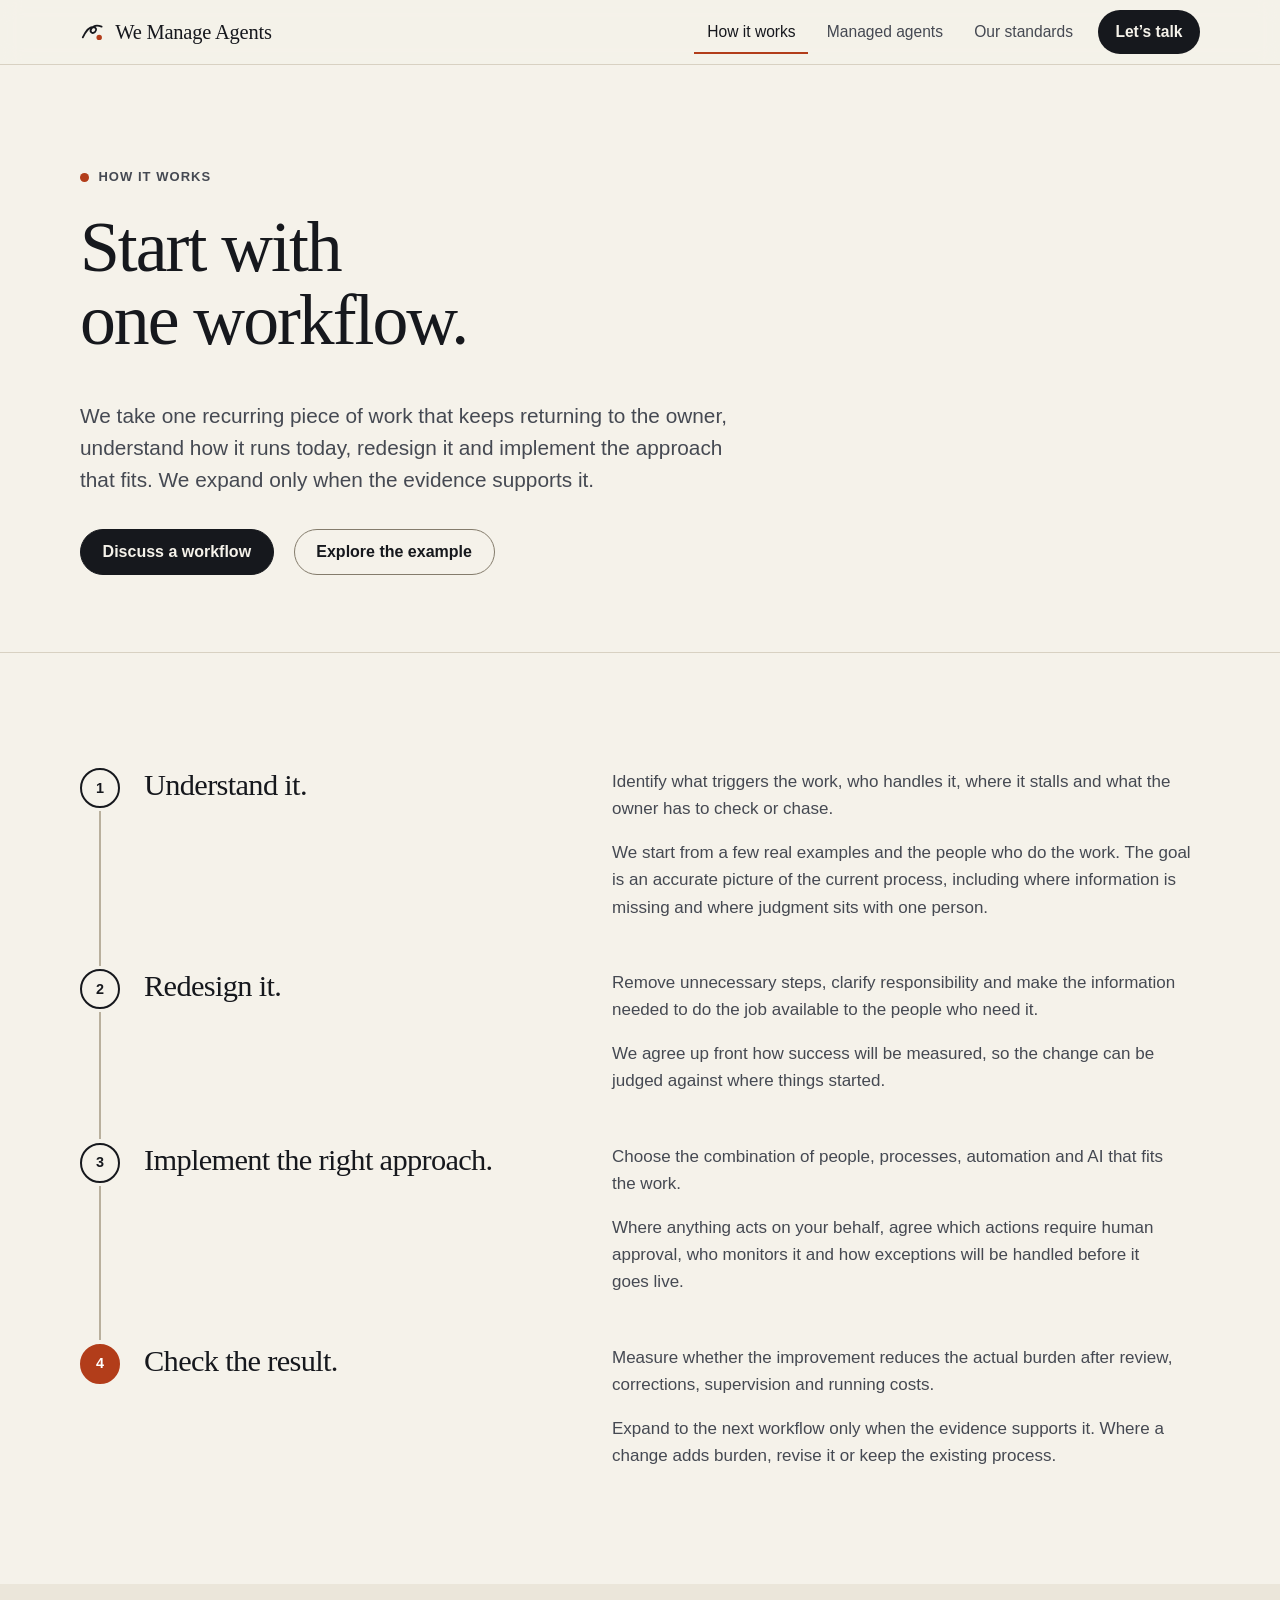
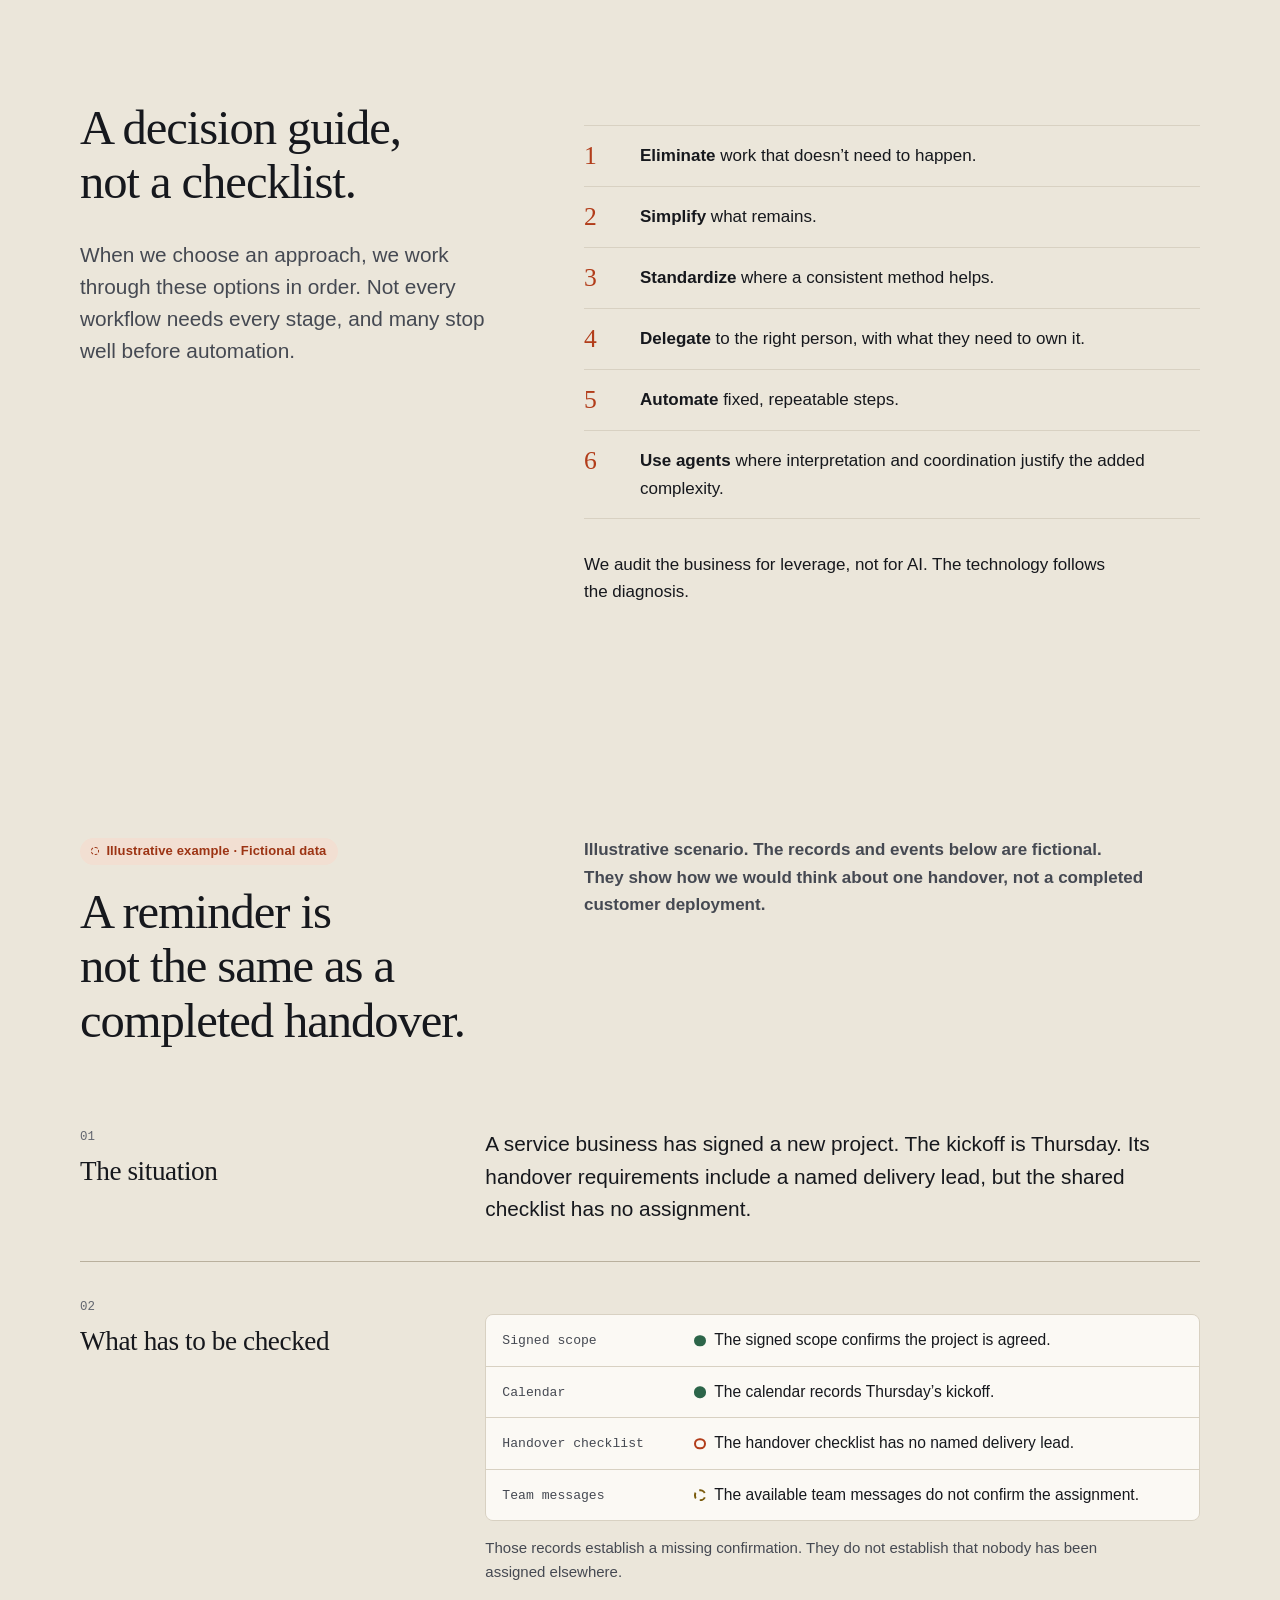
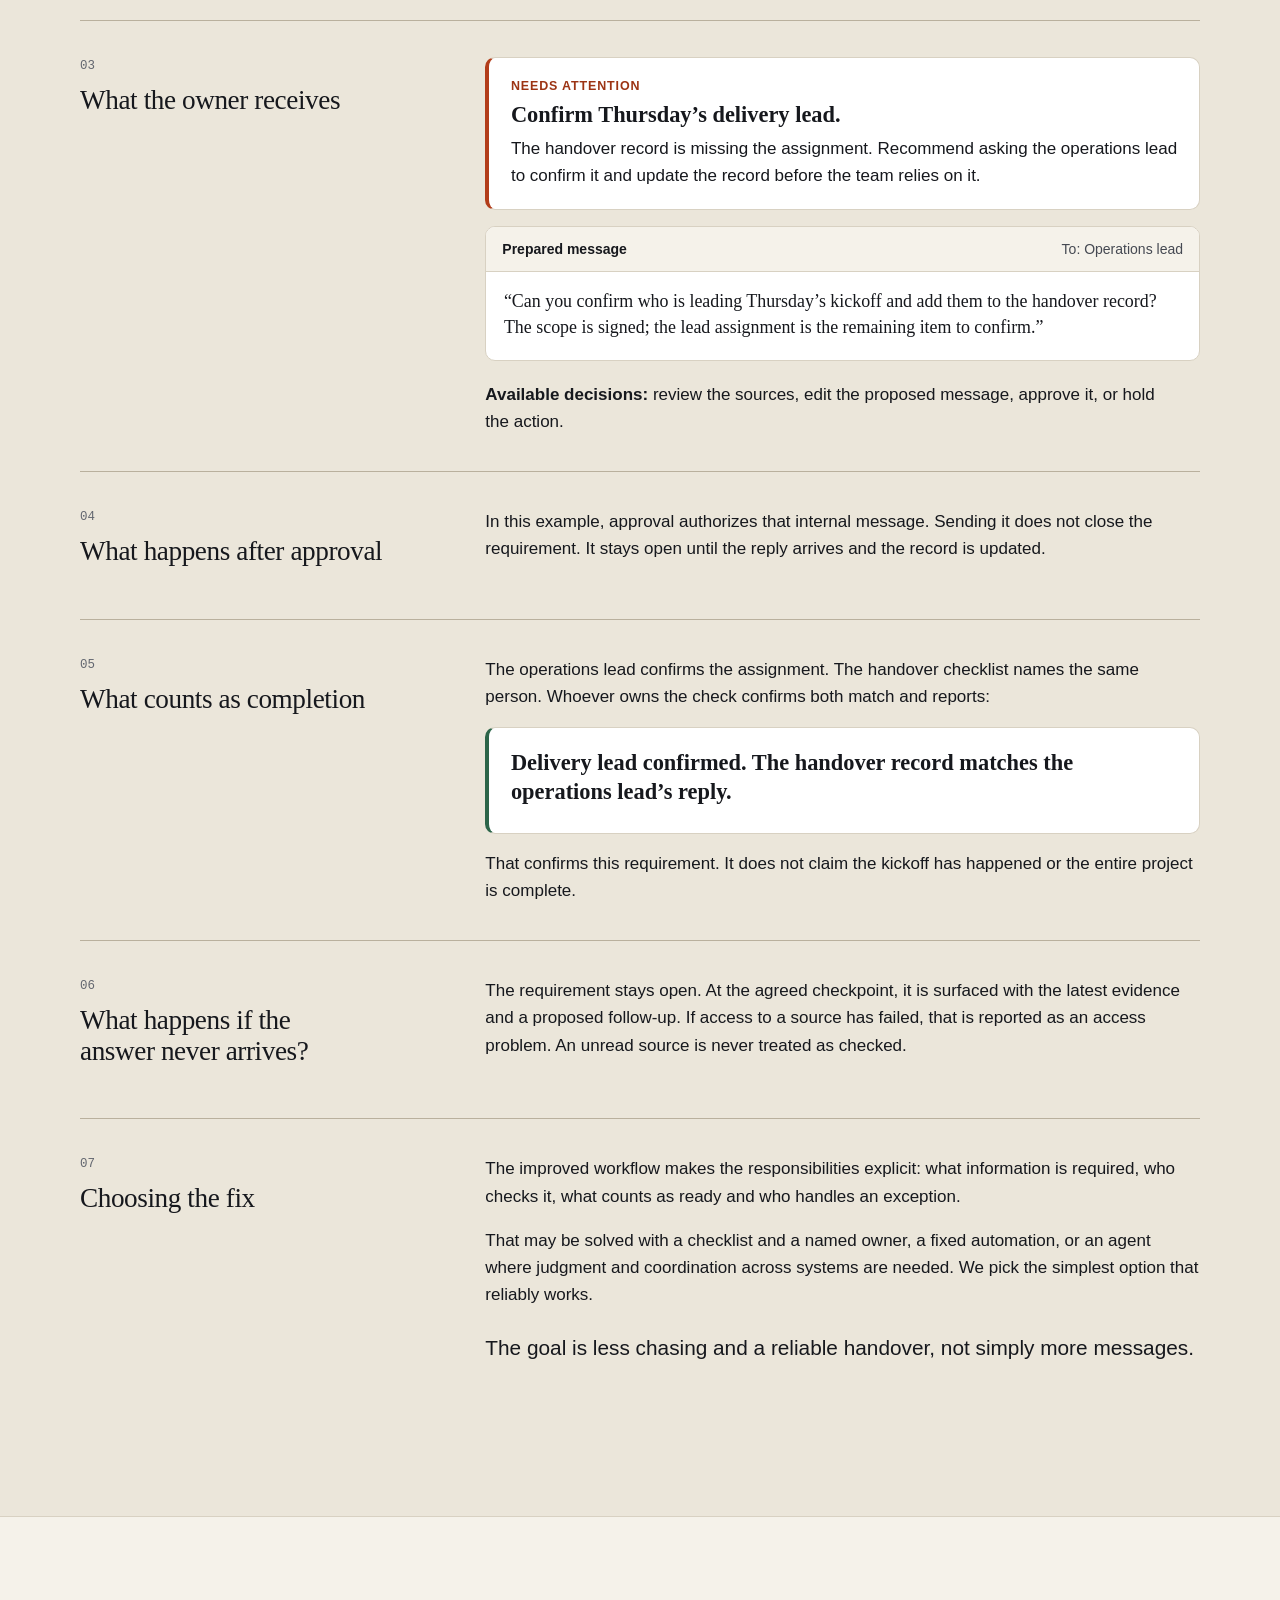
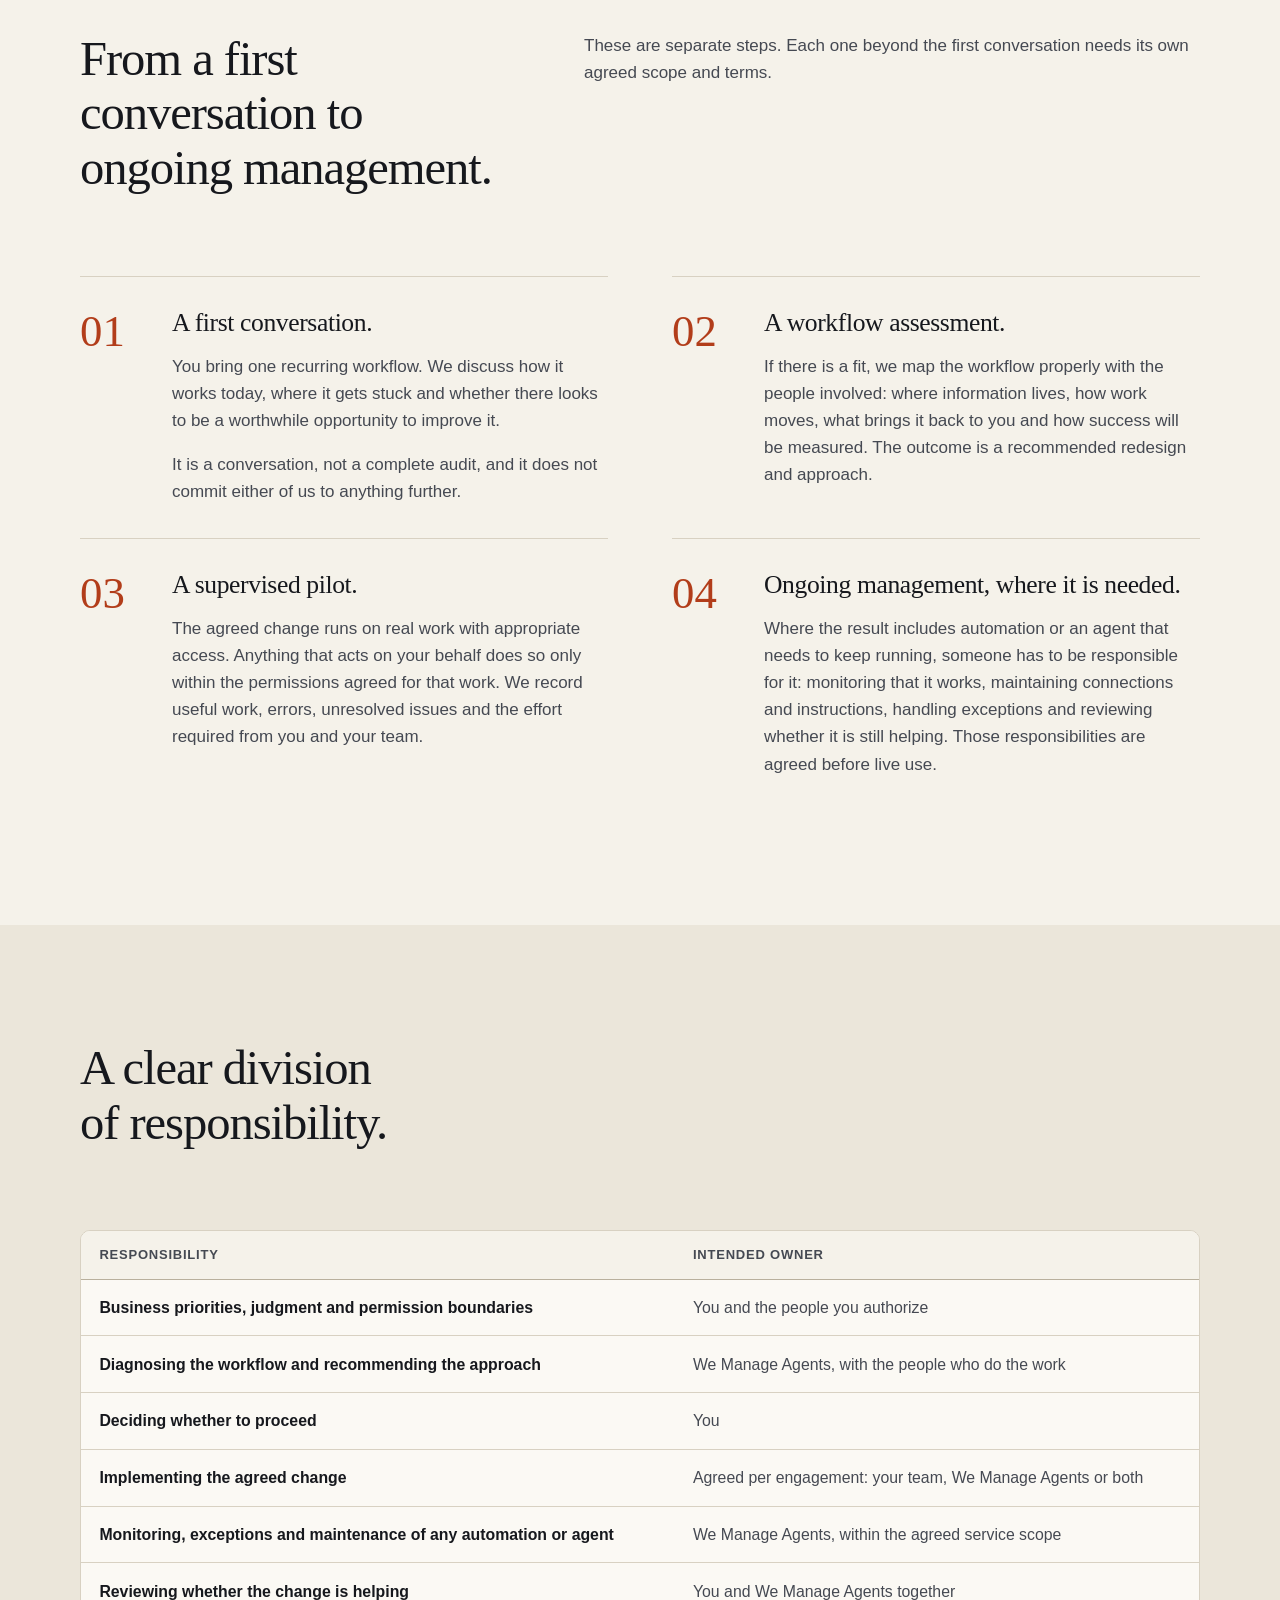
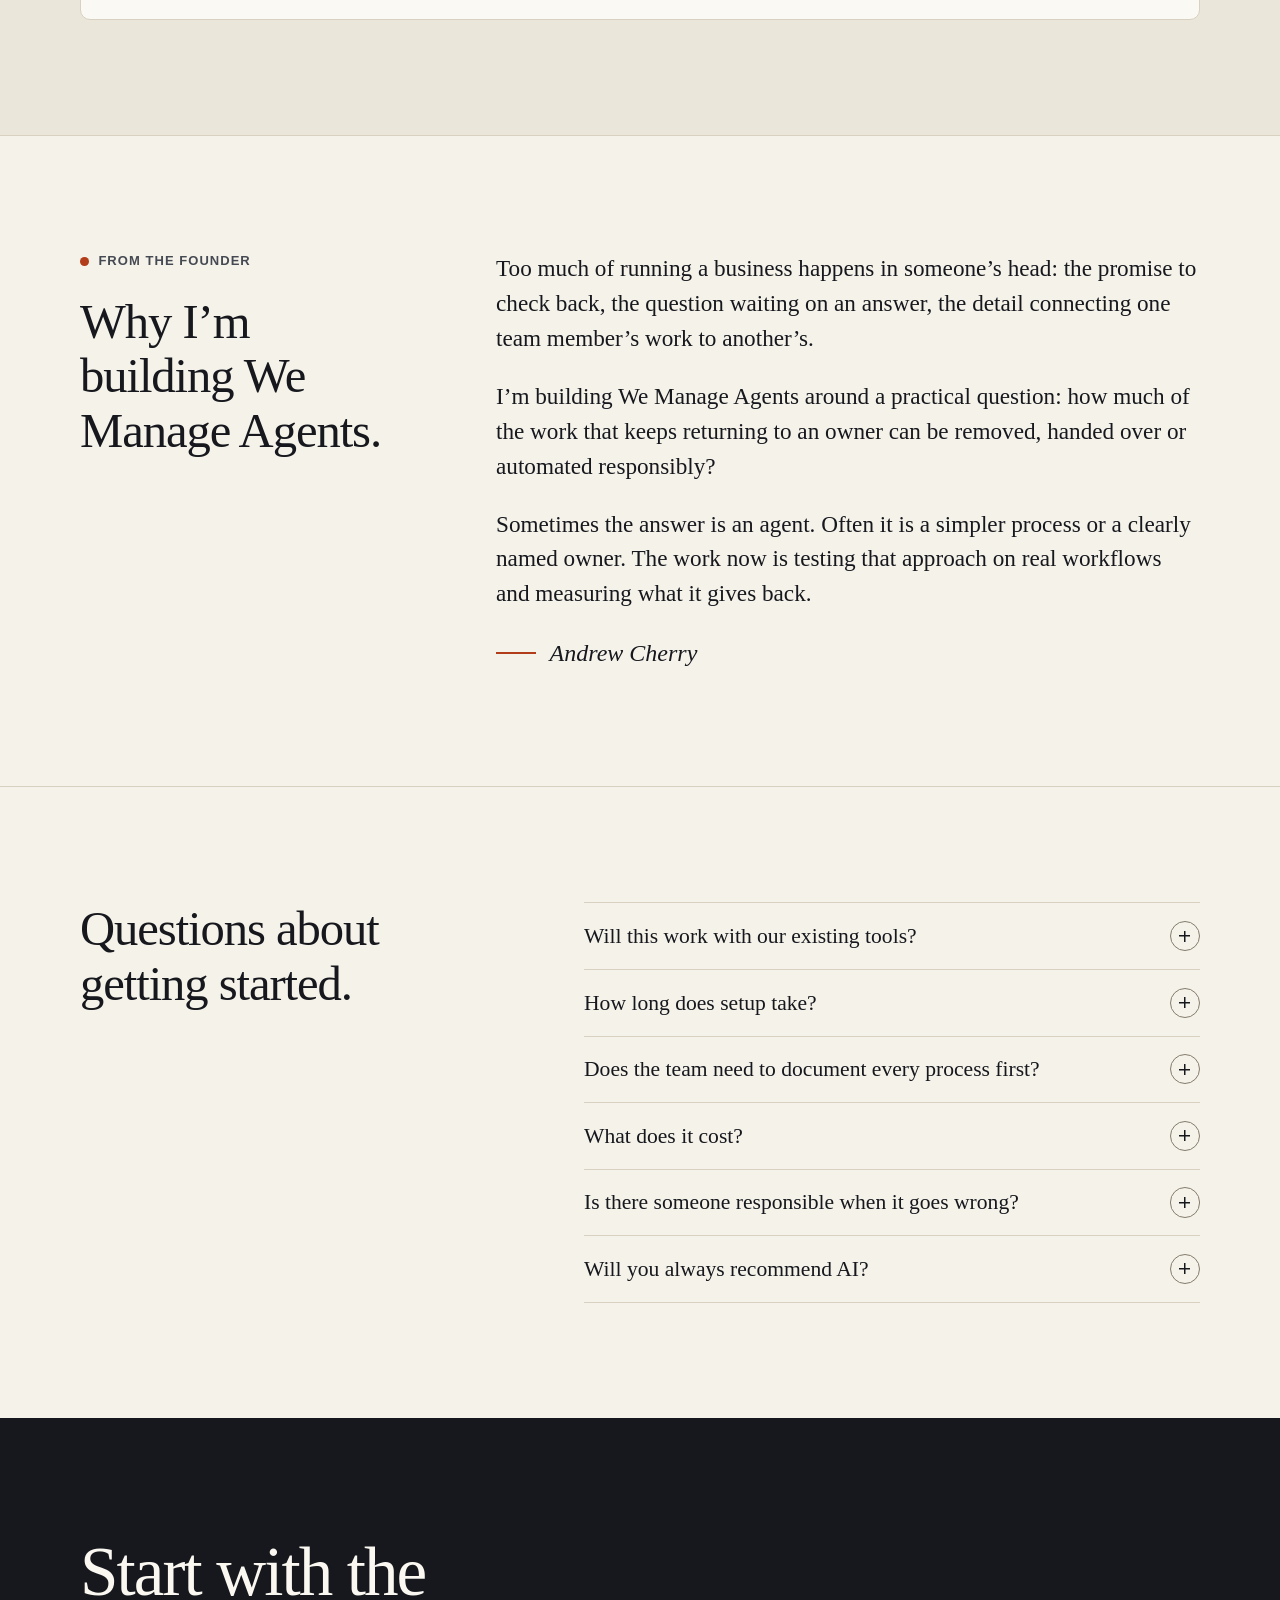
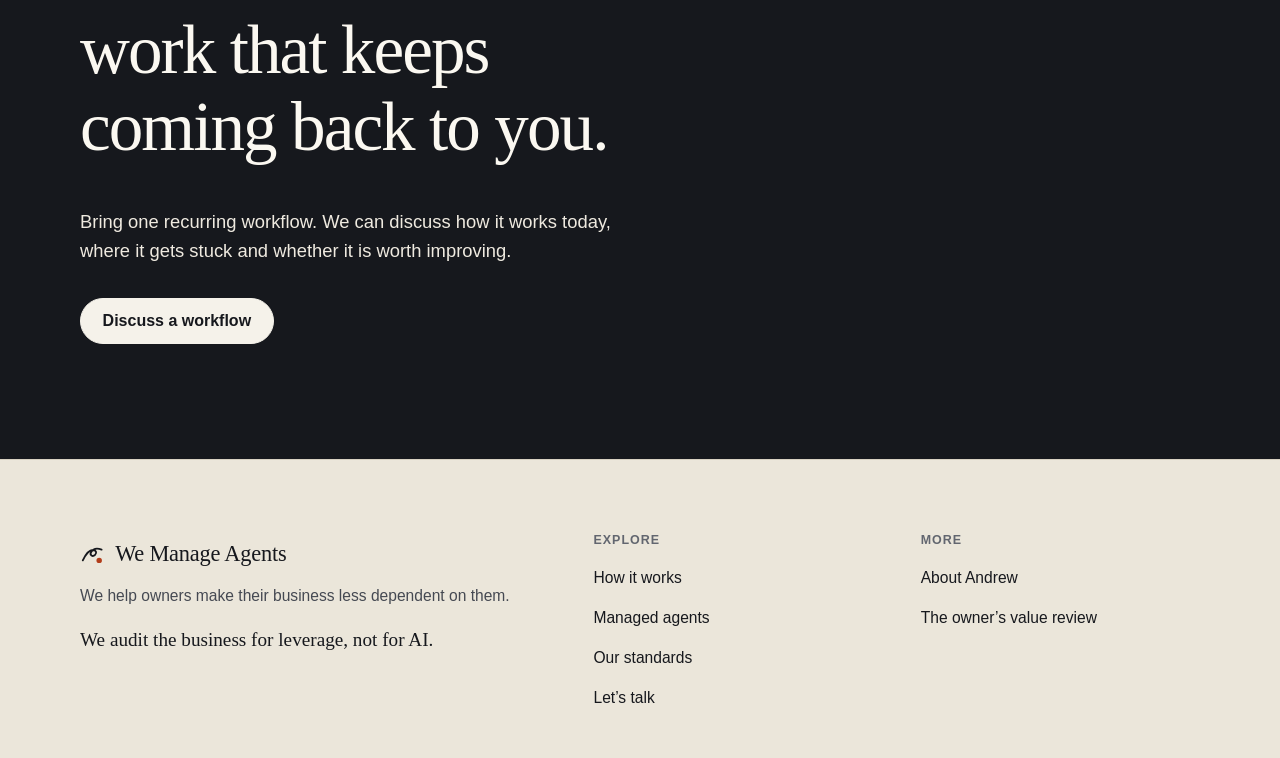
==== commit ef9e561d: "Reposition site around workflow leverage, not AI Apply the master rewrite prompt: new homepage struc" ====
--- a/how-it-works/index.html
+++ b/how-it-works/index.html
@@ -4,36 +4,36 @@
 <meta charset="utf-8">
 <meta name="viewport" content="width=device-width, initial-scale=1">
 <title>How It Works | We Manage Agents</title>
-<meta name="description" content="See how a managed AI operating partner could bring context, decisions and follow-through together, with supervised setup and clear responsibilities.">
+<meta name="description" content="Start with one recurring workflow. Understand it, redesign it, implement the right mix of people, process, automation or AI, and check the result before expanding.">
 <!-- PREVIEW: remove this robots tag and update robots.txt at publication. -->
 <meta name="robots" content="noindex, nofollow">
 <link rel="canonical" href="https://wemanageagents.com/how-it-works">
 <meta property="og:type" content="website">
 <meta property="og:site_name" content="We Manage Agents">
 <meta property="og:title" content="How It Works | We Manage Agents">
-<meta property="og:description" content="See how a managed AI operating partner could bring context, decisions and follow-through together, with supervised setup and clear responsibilities.">
+<meta property="og:description" content="Start with one recurring workflow. Understand it, redesign it, implement the right mix of people, process, automation or AI, and check the result before expanding.">
 <meta name="theme-color" content="#f5f2ea">
-<link rel="icon" href="/assets/favicon.svg" type="image/svg+xml">
-<link rel="stylesheet" href="/assets/site.css">
+<link rel="icon" href="../assets/favicon.svg" type="image/svg+xml">
+<link rel="stylesheet" href="../assets/site.css">
 <script>document.documentElement.classList.add('js')</script>
-<script src="/assets/site.js" defer></script>
+<script src="../assets/site.js" defer></script>
 </head>
 <body>
 <a class="skip" href="#main">Skip to content</a>
 
 <header class="site-header">
   <div class="wrap header-inner">
-    <a class="wordmark" href="/">
+    <a class="wordmark" href="../">
       <svg viewBox="0 0 32 32" aria-hidden="true" focusable="false"><path d="M3.5 23c3.8-8 8-13 12.6-13 3.8 0 5.5 3.6 2.8 6.1-3 2.8-7.4.6-4.9-3.5C16.2 8.8 21 7.3 27 9.5" fill="none" stroke="currentColor" stroke-width="2.3" stroke-linecap="round"/><circle cx="24" cy="23" r="3.4" fill="#b23d1a"/></svg>
       <span>We Manage Agents</span>
     </a>
     <button class="menu-toggle" type="button" aria-expanded="false" aria-controls="site-nav" data-menu-toggle>Menu</button>
     <nav id="site-nav" class="site-nav" aria-label="Primary">
       <ul>
-        <li><a href="/how-it-works" aria-current="page">How it works</a></li>
-        <li><a href="/managed-agents">Managed agents</a></li>
-        <li><a href="/standards">Our standards</a></li>
-        <li><a class="nav-cta" href="/talk">Let’s talk</a></li>
+        <li><a href="../how-it-works/" aria-current="page">How it works</a></li>
+        <li><a href="../managed-agents/">Managed agents</a></li>
+        <li><a href="../standards/">Our standards</a></li>
+        <li><a class="nav-cta" href="../talk/">Let’s talk</a></li>
       </ul>
     </nav>
   </div>
@@ -44,41 +44,67 @@
   <section class="page-hero" aria-labelledby="page-title">
     <div class="wrap">
       <p class="eyebrow">How it works</p>
-      <h1 id="page-title">A clearer picture. A prepared decision. A checked result.</h1>
-      <p class="lede">We’re developing an operating partner around the work that keeps pulling an owner back in: finding the latest information, deciding what happens next and making sure the follow-up reaches a useful outcome.</p>
-      <p class="lede">Here is the experience we are designing and how we would test it in your business.</p>
+      <h1 id="page-title">Start with one workflow.</h1>
+      <p class="lede">We take one recurring piece of work that keeps returning to the owner, understand how it runs today, redesign it and implement the approach that fits. We expand only when the evidence supports it.</p>
       <div class="actions">
-        <a class="btn" href="/talk">Let’s talk</a>
+        <a class="btn" href="../talk/">Discuss a workflow</a>
         <a class="btn btn--ghost" href="#example">Explore the example</a>
       </div>
     </div>
   </section>
 
-  <section class="section" aria-label="The operating experience">
+  <section class="section" aria-label="The four stages">
     <div class="wrap">
       <ol class="chapters">
         <li>
-          <h2>Start with what matters to the business.</h2>
-          <div>
-            <p>The agent needs context about your priorities, responsibilities and active work. That means understanding which sources to rely on, what each stage means and who owns the next action.</p>
-            <p>The intended result is one coherent operating picture across the agreed scope. Where information is missing or out of date, that uncertainty belongs in the picture too.</p>
-          </div>
-        </li>
-        <li>
-          <h2>Bring the decision with the background already assembled.</h2>
-          <div>
-            <p>An issue should arrive with a clear explanation: what changed, why it matters, what evidence is available and what action is recommended.</p>
-            <p>You should be able to ask a question, adjust the next step or authorize work without piecing the whole situation together yourself. The right channel, on your phone or elsewhere, would be chosen and tested during setup.</p>
-          </div>
-        </li>
-        <li>
-          <h2>Carry the work through to a checked result.</h2>
-          <div>
-            <p>Once an action is authorized, the work needs an owner, a next checkpoint and a definition of completion. If a reply never arrives or a record does not match, the issue should remain visible.</p>
-            <p>Over time, repeated questions and corrections can inform better instructions and process improvements. Changes that affect how your business operates need an agreed review and permission process.</p>
+          <h2>Understand it.</h2>
+          <div>
+            <p>Identify what triggers the work, who handles it, where it stalls and what the owner has to check or chase.</p>
+            <p>We start from a few real examples and the people who do the work. The goal is an accurate picture of the current process, including where information is missing and where judgment sits with one person.</p>
+          </div>
+        </li>
+        <li>
+          <h2>Redesign it.</h2>
+          <div>
+            <p>Remove unnecessary steps, clarify responsibility and make the information needed to do the job available to the people who need it.</p>
+            <p>We agree up front how success will be measured, so the change can be judged against where things started.</p>
+          </div>
+        </li>
+        <li>
+          <h2>Implement the right approach.</h2>
+          <div>
+            <p>Choose the combination of people, processes, automation and AI that fits the work.</p>
+            <p>Where anything acts on your behalf, agree which actions require human approval, who monitors it and how exceptions will be handled before it goes live.</p>
+          </div>
+        </li>
+        <li>
+          <h2>Check the result.</h2>
+          <div>
+            <p>Measure whether the improvement reduces the actual burden after review, corrections, supervision and running costs.</p>
+            <p>Expand to the next workflow only when the evidence supports it. Where a change adds burden, revise it or keep the existing process.</p>
           </div>
         </li>
       </ol>
+    </div>
+  </section>
+
+  <section class="section section--sunken" aria-labelledby="sequence-title">
+    <div class="wrap split">
+      <div class="sticky-col">
+        <h2 id="sequence-title">A decision guide, not a checklist.</h2>
+        <p class="lede">When we choose an approach, we work through these options in order. Not every workflow needs every stage, and many stop well before automation.</p>
+      </div>
+      <div>
+        <ol class="questions">
+          <li><span><strong>Eliminate</strong> work that doesn’t need to happen.</span></li>
+          <li><span><strong>Simplify</strong> what remains.</span></li>
+          <li><span><strong>Standardize</strong> where a consistent method helps.</span></li>
+          <li><span><strong>Delegate</strong> to the right person, with what they need to own it.</span></li>
+          <li><span><strong>Automate</strong> fixed, repeatable steps.</span></li>
+          <li><span><strong>Use agents</strong> where interpretation and coordination justify the added complexity.</span></li>
+        </ol>
+        <p>We audit the business for leverage, not for AI. The technology follows the diagnosis.</p>
+      </div>
     </div>
   </section>
 
@@ -87,9 +113,9 @@
       <div class="section-head split">
         <div>
           <span class="tag tag--illustrative" style="margin-bottom:1.25rem">Illustrative example · Fictional data</span>
-          <h2 id="example-title">One handover, followed all the way through.</h2>
-        </div>
-        <p class="muted"><strong>Illustrative scenario. The records and events below are fictional. They show the intended experience, not a completed customer deployment.</strong></p>
+          <h2 id="example-title">A reminder is not the same as a completed handover.</h2>
+        </div>
+        <p class="muted"><strong>Illustrative scenario. The records and events below are fictional. They show how we would think about one handover, not a completed customer deployment.</strong></p>
       </div>
 
       <div class="walk">
@@ -101,7 +127,7 @@
         </div>
 
         <div class="walk__step">
-          <div><span class="walk__label">02</span><h3>What the agent checks</h3></div>
+          <div><span class="walk__label">02</span><h3>What has to be checked</h3></div>
           <div class="measure-wide">
             <ul class="records" aria-label="Example records checked">
               <li><span class="rec-name">Signed scope</span><span class="rec-value"><span class="status-dot status-dot--ok" aria-hidden="true"></span>The signed scope confirms the project is agreed.</span></li>
@@ -132,14 +158,14 @@
         <div class="walk__step">
           <div><span class="walk__label">04</span><h3>What happens after approval</h3></div>
           <div class="measure-wide">
-            <p>In this example, approval authorizes that internal message. The agent records the action and keeps the handover requirement open while it waits for the reply and record update.</p>
+            <p>In this example, approval authorizes that internal message. Sending it does not close the requirement. It stays open until the reply arrives and the record is updated.</p>
           </div>
         </div>
 
         <div class="walk__step">
           <div><span class="walk__label">05</span><h3>What counts as completion</h3></div>
           <div class="measure-wide">
-            <p>The operations lead confirms the assignment. The handover checklist names the same person. The agent checks both and reports:</p>
+            <p>The operations lead confirms the assignment. The handover checklist names the same person. Whoever owns the check confirms both match and reports:</p>
             <div class="notice-card notice-card--ok">
               <p class="alert__title"><strong>Delivery lead confirmed. The handover record matches the operations lead’s reply.</strong></p>
             </div>
@@ -150,8 +176,16 @@
         <div class="walk__step">
           <div><span class="walk__label">06</span><h3>What happens if the answer never arrives?</h3></div>
           <div class="measure-wide">
-            <p>The requirement stays open. At the agreed checkpoint, it is surfaced with the latest evidence and a proposed follow-up. If access has failed, that is reported as an access problem; the agent cannot treat an unread source as checked.</p>
-            <p class="lede" style="color:var(--ink); margin-top:1.5rem">That distinction is part of the service we want to build: a useful account of what is known, what has happened and what still needs attention.</p>
+            <p>The requirement stays open. At the agreed checkpoint, it is surfaced with the latest evidence and a proposed follow-up. If access to a source has failed, that is reported as an access problem. An unread source is never treated as checked.</p>
+          </div>
+        </div>
+
+        <div class="walk__step">
+          <div><span class="walk__label">07</span><h3>Choosing the fix</h3></div>
+          <div class="measure-wide">
+            <p>The improved workflow makes the responsibilities explicit: what information is required, who checks it, what counts as ready and who handles an exception.</p>
+            <p>That may be solved with a checklist and a named owner, a fixed automation, or an agent where judgment and coordination across systems are needed. We pick the simplest option that reliably works.</p>
+            <p class="lede" style="color:var(--ink); margin-top:1.5rem">The goal is less chasing and a reliable handover, not simply more messages.</p>
           </div>
         </div>
       </div>
@@ -160,34 +194,34 @@
 
   <section class="section" id="setup" aria-labelledby="setup-title">
     <div class="wrap">
-      <div class="section-head">
-        <h2 id="setup-title">How we would get started.</h2>
+      <div class="section-head split">
+        <h2 id="setup-title">From a first conversation to ongoing management.</h2>
+        <p class="muted">These are separate steps. Each one beyond the first conversation needs its own agreed scope and terms.</p>
       </div>
       <ol class="setup-steps">
         <li>
           <div>
-            <h3>Understand the operating burden.</h3>
-            <p>Start with a few real examples of work you keep monitoring. Map the wider process with the people involved: where information lives, how work moves and what currently brings it back to you.</p>
-            <p>You provide the business context. We investigate the implementation details.</p>
-          </div>
-        </li>
-        <li>
-          <div>
-            <h3>Agree the scope and the rules.</h3>
-            <p>Define which work the first version covers, which sources it can use, who owns decisions and what counts as a completed outcome. Establish the starting level of owner effort so the pilot has something meaningful to compare against.</p>
-          </div>
-        </li>
-        <li>
-          <div>
-            <h3>Test the experience under supervision.</h3>
-            <p>Use real examples with appropriate access to check whether the agent understands status, prepares useful actions and handles missing information correctly. Introduce action-taking only within the permissions agreed for that work.</p>
-            <p>The first tests should represent the operating partner you need. They are a way to prove the broader experience in stages.</p>
-          </div>
-        </li>
-        <li>
-          <div>
-            <h3>Review value and decide what earns more scope.</h3>
-            <p>Review useful work, errors, unresolved issues and the effort required from you and your team. Expand when the evidence supports it. Where a workflow adds burden, change it or leave it with the existing process.</p>
+            <h3>A first conversation.</h3>
+            <p>You bring one recurring workflow. We discuss how it works today, where it gets stuck and whether there looks to be a worthwhile opportunity to improve it.</p>
+            <p>It is a conversation, not a complete audit, and it does not commit either of us to anything further.</p>
+          </div>
+        </li>
+        <li>
+          <div>
+            <h3>A workflow assessment.</h3>
+            <p>If there is a fit, we map the workflow properly with the people involved: where information lives, how work moves, what brings it back to you and how success will be measured. The outcome is a recommended redesign and approach.</p>
+          </div>
+        </li>
+        <li>
+          <div>
+            <h3>A supervised pilot.</h3>
+            <p>The agreed change runs on real work with appropriate access. Anything that acts on your behalf does so only within the permissions agreed for that work. We record useful work, errors, unresolved issues and the effort required from you and your team.</p>
+          </div>
+        </li>
+        <li>
+          <div>
+            <h3>Ongoing management, where it is needed.</h3>
+            <p>Where the result includes automation or an agent that needs to keep running, someone has to be responsible for it: monitoring that it works, maintaining connections and instructions, handling exceptions and reviewing whether it is still helping. Those responsibilities are agreed before live use.</p>
           </div>
         </li>
       </ol>
@@ -207,10 +241,11 @@
           </thead>
           <tbody>
             <tr><th scope="row">Business priorities, judgment and permission boundaries</th><td data-label="Intended owner">You and the people you authorize</td></tr>
-            <tr><th scope="row">Agent configuration, connection maintenance and workflow improvement</th><td data-label="Intended owner">We Manage Agents, within the agreed service scope</td></tr>
-            <tr><th scope="row">Context gathering, prepared actions and progress tracking</th><td data-label="Intended owner">The agent, within its tested coverage</td></tr>
-            <tr><th scope="row">Team decisions, relationships and work outside the agent’s scope</th><td data-label="Intended owner">Your team</td></tr>
-            <tr><th scope="row">Reviewing whether the arrangement is helping</th><td data-label="Intended owner">You and We Manage Agents together</td></tr>
+            <tr><th scope="row">Diagnosing the workflow and recommending the approach</th><td data-label="Intended owner">We Manage Agents, with the people who do the work</td></tr>
+            <tr><th scope="row">Deciding whether to proceed</th><td data-label="Intended owner">You</td></tr>
+            <tr><th scope="row">Implementing the agreed change</th><td data-label="Intended owner">Agreed per engagement: your team, We Manage Agents or both</td></tr>
+            <tr><th scope="row">Monitoring, exceptions and maintenance of any automation or agent</th><td data-label="Intended owner">We Manage Agents, within the agreed service scope</td></tr>
+            <tr><th scope="row">Reviewing whether the change is helping</th><td data-label="Intended owner">You and We Manage Agents together</td></tr>
           </tbody>
         </table>
       </div>
@@ -225,8 +260,8 @@
       </div>
       <div class="founder__letter measure-wide">
         <p>Too much of running a business happens in someone’s head: the promise to check back, the question waiting on an answer, the detail connecting one team member’s work to another’s.</p>
-        <p>I’m building We Manage Agents around a practical question: how much of that routine monitoring and coordination can we responsibly take off an owner’s plate?</p>
-        <p>The ambition is an operating partner that understands the context, brings useful decisions and carries the follow-through. The work now is making that experience dependable and measuring what it gives back.</p>
+        <p>I’m building We Manage Agents around a practical question: how much of the work that keeps returning to an owner can be removed, handed over or automated responsibly?</p>
+        <p>Sometimes the answer is an agent. Often it is a simpler process or a clearly named owner. The work now is testing that approach on real workflows and measuring what it gives back.</p>
         <p class="signature">Andrew Cherry</p>
       </div>
     </div>
@@ -238,11 +273,11 @@
       <div class="faqs">
         <details class="faq">
           <summary>Will this work with our existing tools?</summary>
-          <div class="faq__body"><p>We would assess the tools and information sources your work depends on. Coverage needs to be tested for your setup; a familiar software name alone does not establish that the required information or actions are accessible.</p></div>
+          <div class="faq__body"><p>Often the fix doesn’t need new tools at all. Where it does, we would assess the tools and information sources your work depends on. Coverage needs to be tested for your setup; a familiar software name alone does not establish that the required information or actions are accessible.</p></div>
         </details>
         <details class="faq">
           <summary>How long does setup take?</summary>
-          <div class="faq__body"><p>It depends on scope, data access and the work being tested. A proposed plan should identify those dependencies before a timeline is agreed.</p></div>
+          <div class="faq__body"><p>It depends on the workflow, the approach chosen and the access available. A proposed plan should identify those dependencies before a timeline is agreed.</p></div>
         </details>
         <details class="faq">
           <summary>Does the team need to document every process first?</summary>
@@ -250,11 +285,15 @@
         </details>
         <details class="faq">
           <summary>What does it cost?</summary>
-          <div class="faq__body"><p>Pricing is not yet published. Setup, ongoing management and usage costs need to be explained against an agreed scope before you decide whether to proceed.</p></div>
+          <div class="faq__body"><p>Pricing is not yet published. Any assessment, pilot or ongoing management would be scoped and priced before you decide whether to proceed, including software and AI running costs where they apply.</p></div>
         </details>
         <details class="faq">
           <summary>Is there someone responsible when it goes wrong?</summary>
-          <div class="faq__body"><p>Ongoing management is central to the proposed service. The engagement should identify who reviews problems, how they are raised and what support is included. Those arrangements need to be agreed before live use.</p></div>
+          <div class="faq__body"><p>Where we manage something on your behalf, the engagement should identify who monitors it, how problems are raised, how exceptions are handled and what support is included. Those arrangements need to be agreed before live use.</p></div>
+        </details>
+        <details class="faq">
+          <summary>Will you always recommend AI?</summary>
+          <div class="faq__body"><p>No. We audit the business for leverage, not for AI. If removing a step, naming an owner or a simple automation solves the problem, that is the recommendation.</p></div>
         </details>
       </div>
     </div>
@@ -263,8 +302,8 @@
   <section class="section section--ink final-cta" aria-labelledby="final-title">
     <div class="wrap">
       <h2 id="final-title">Start with the work that keeps coming back to you.</h2>
-      <p>We can use one example to find the larger pattern and assess a sensible starting scope.</p>
-      <div class="actions"><a class="btn btn--light" href="/talk">Let’s talk</a></div>
+      <p>Bring one recurring workflow. We can discuss how it works today, where it gets stuck and whether it is worth improving.</p>
+      <div class="actions"><a class="btn btn--light" href="../talk/">Discuss a workflow</a></div>
     </div>
   </section>
 
@@ -273,27 +312,27 @@
 <footer class="site-footer">
   <div class="wrap footer-grid">
     <div class="footer-brand">
-      <a class="wordmark" href="/">
+      <a class="wordmark" href="../">
         <svg viewBox="0 0 32 32" aria-hidden="true" focusable="false"><path d="M3.5 23c3.8-8 8-13 12.6-13 3.8 0 5.5 3.6 2.8 6.1-3 2.8-7.4.6-4.9-3.5C16.2 8.8 21 7.3 27 9.5" fill="none" stroke="currentColor" stroke-width="2.3" stroke-linecap="round"/><circle cx="24" cy="23" r="3.4" fill="#b23d1a"/></svg>
         <span>We Manage Agents</span>
       </a>
-      <p>Managed AI operating partners for business owners.</p>
-      <p class="footer-line">More room to lead. Less to keep in your head.</p>
+      <p>We help owners make their business less dependent on them.</p>
+      <p class="footer-line">We audit the business for leverage, not for AI.</p>
     </div>
     <nav class="footer-links" aria-label="Footer pages">
       <h2>Explore</h2>
       <ul>
-        <li><a href="/how-it-works" aria-current="page">How it works</a></li>
-        <li><a href="/managed-agents">Managed agents</a></li>
-        <li><a href="/standards">Our standards</a></li>
-        <li><a href="/talk">Let’s talk</a></li>
+        <li><a href="../how-it-works/" aria-current="page">How it works</a></li>
+        <li><a href="../managed-agents/">Managed agents</a></li>
+        <li><a href="../standards/">Our standards</a></li>
+        <li><a href="../talk/">Let’s talk</a></li>
       </ul>
     </nav>
     <nav class="footer-links" aria-label="Footer resources">
       <h2>More</h2>
       <ul>
-        <li><a href="/how-it-works#about">About Andrew</a></li>
-        <li><a href="/standards#value-review">The owner’s value review</a></li>
+        <li><a href="../how-it-works/#about">About Andrew</a></li>
+        <li><a href="../standards/#value-review">The owner’s value review</a></li>
       </ul>
     </nav>
   </div>
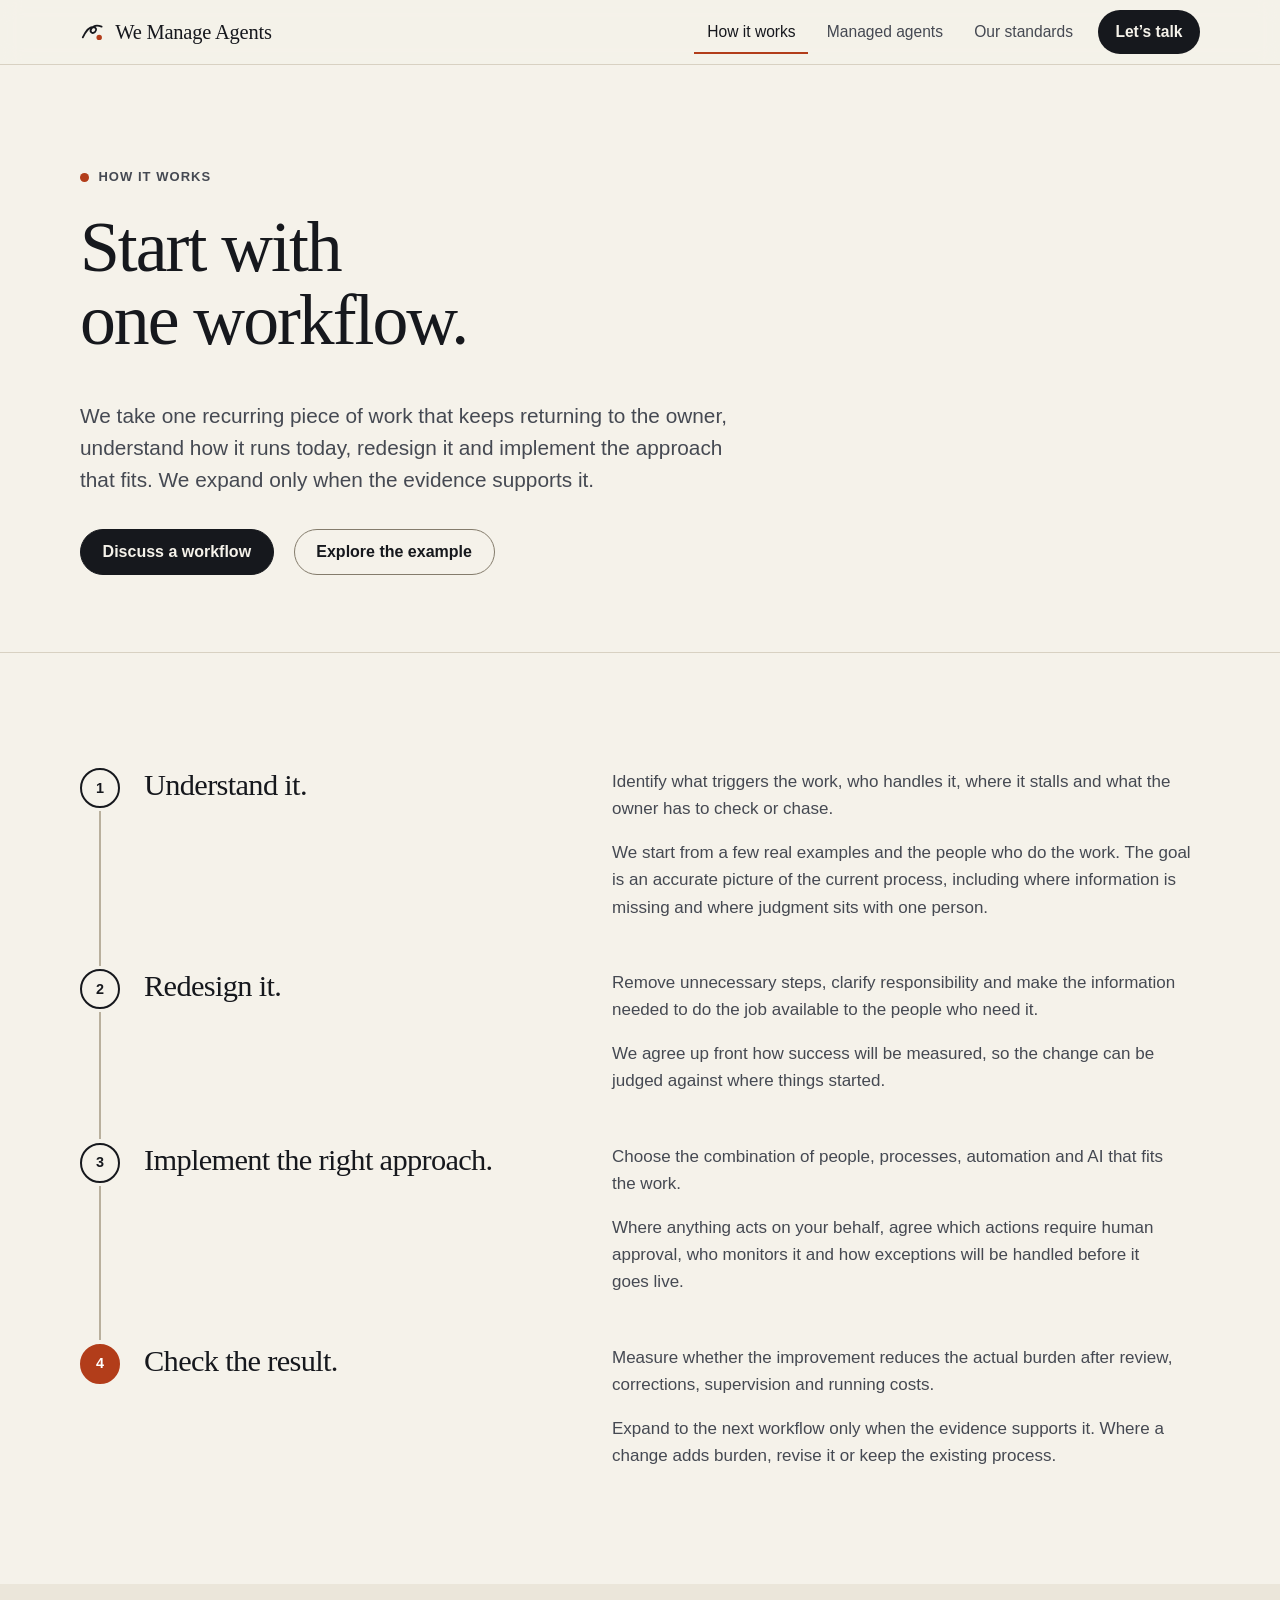
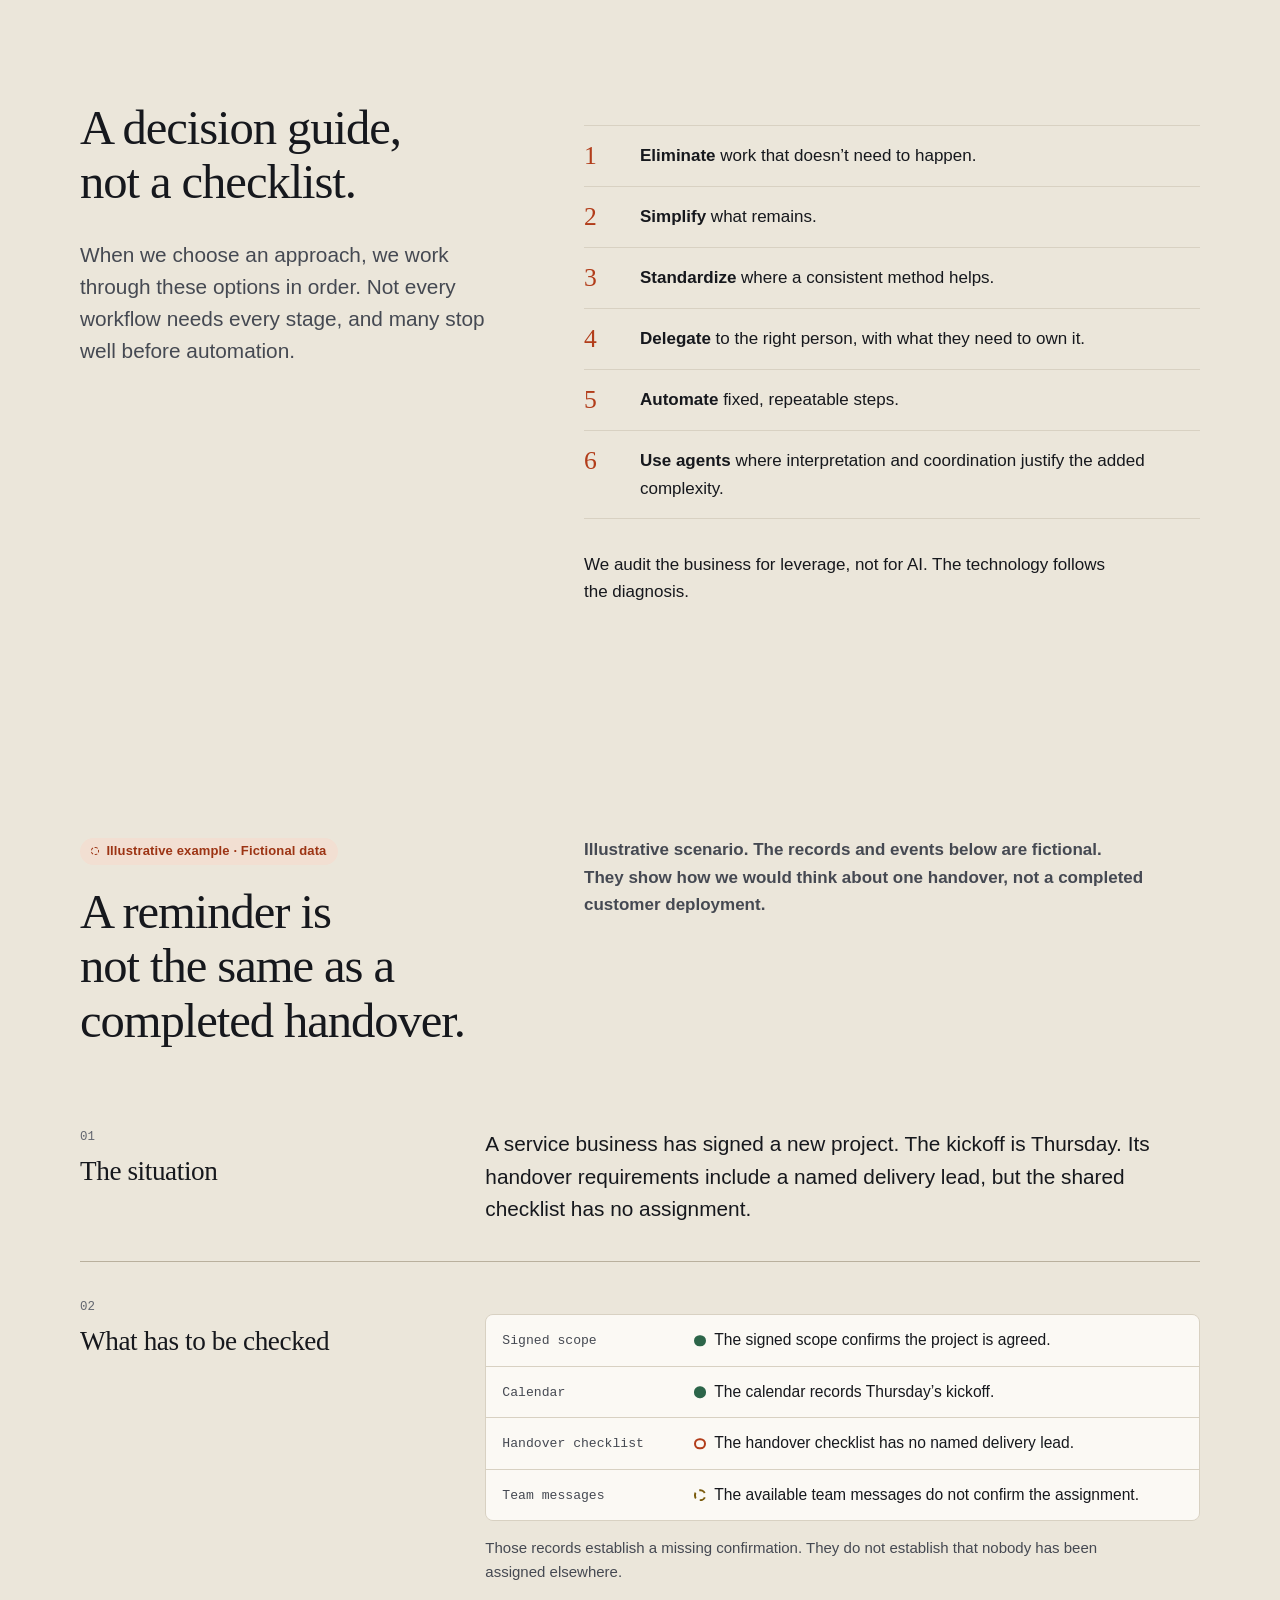
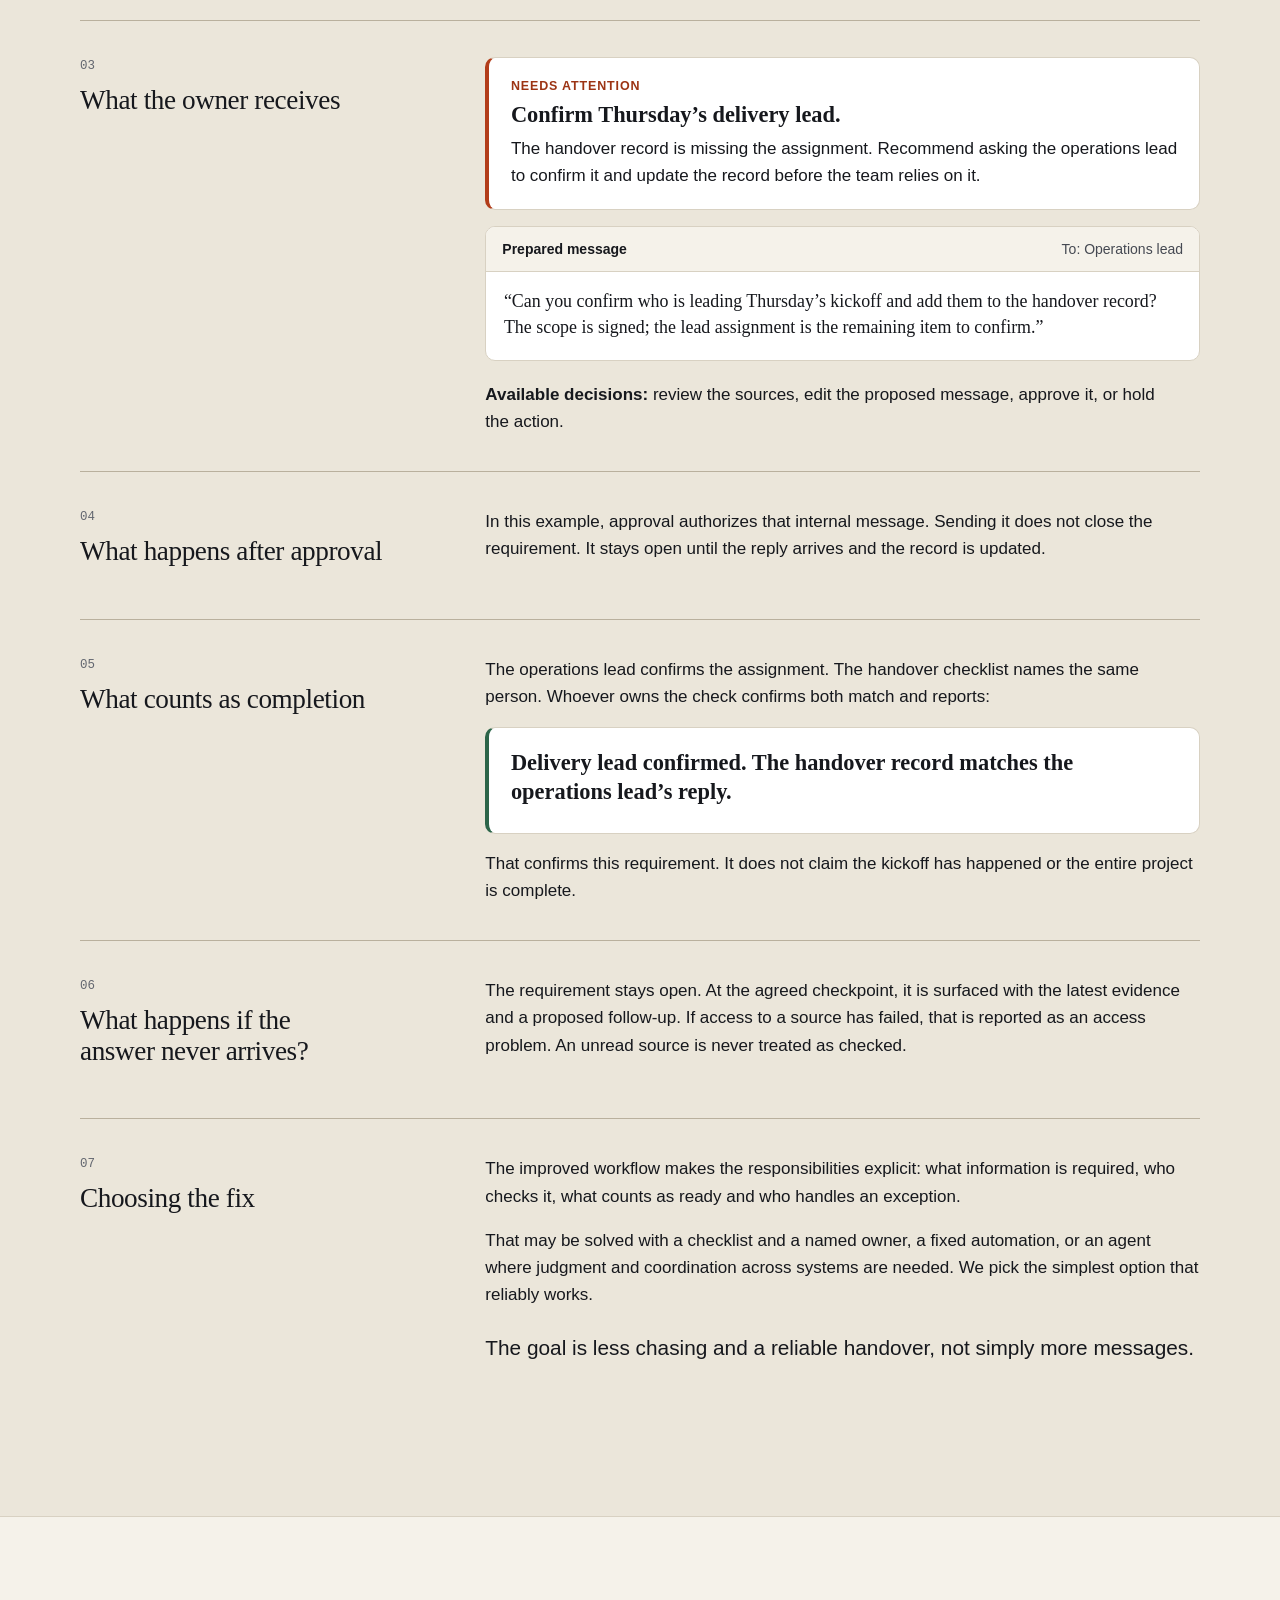
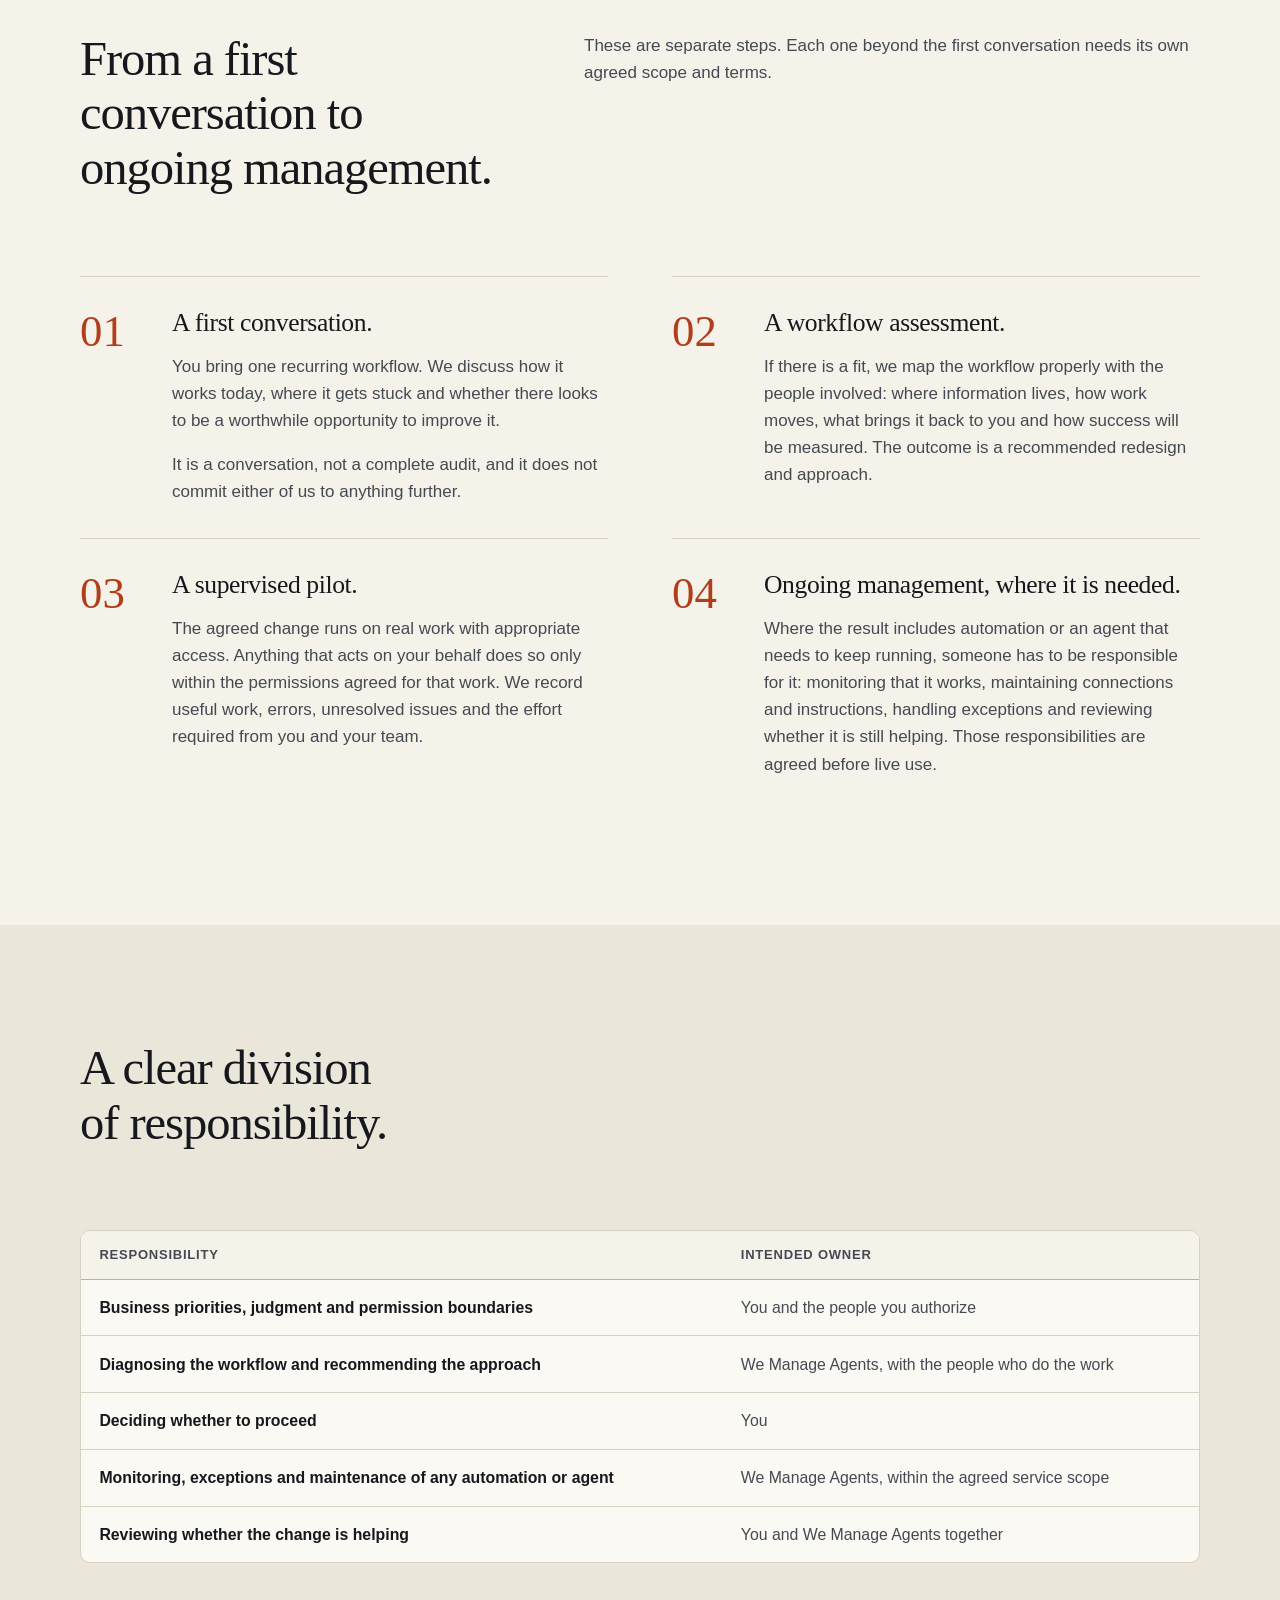
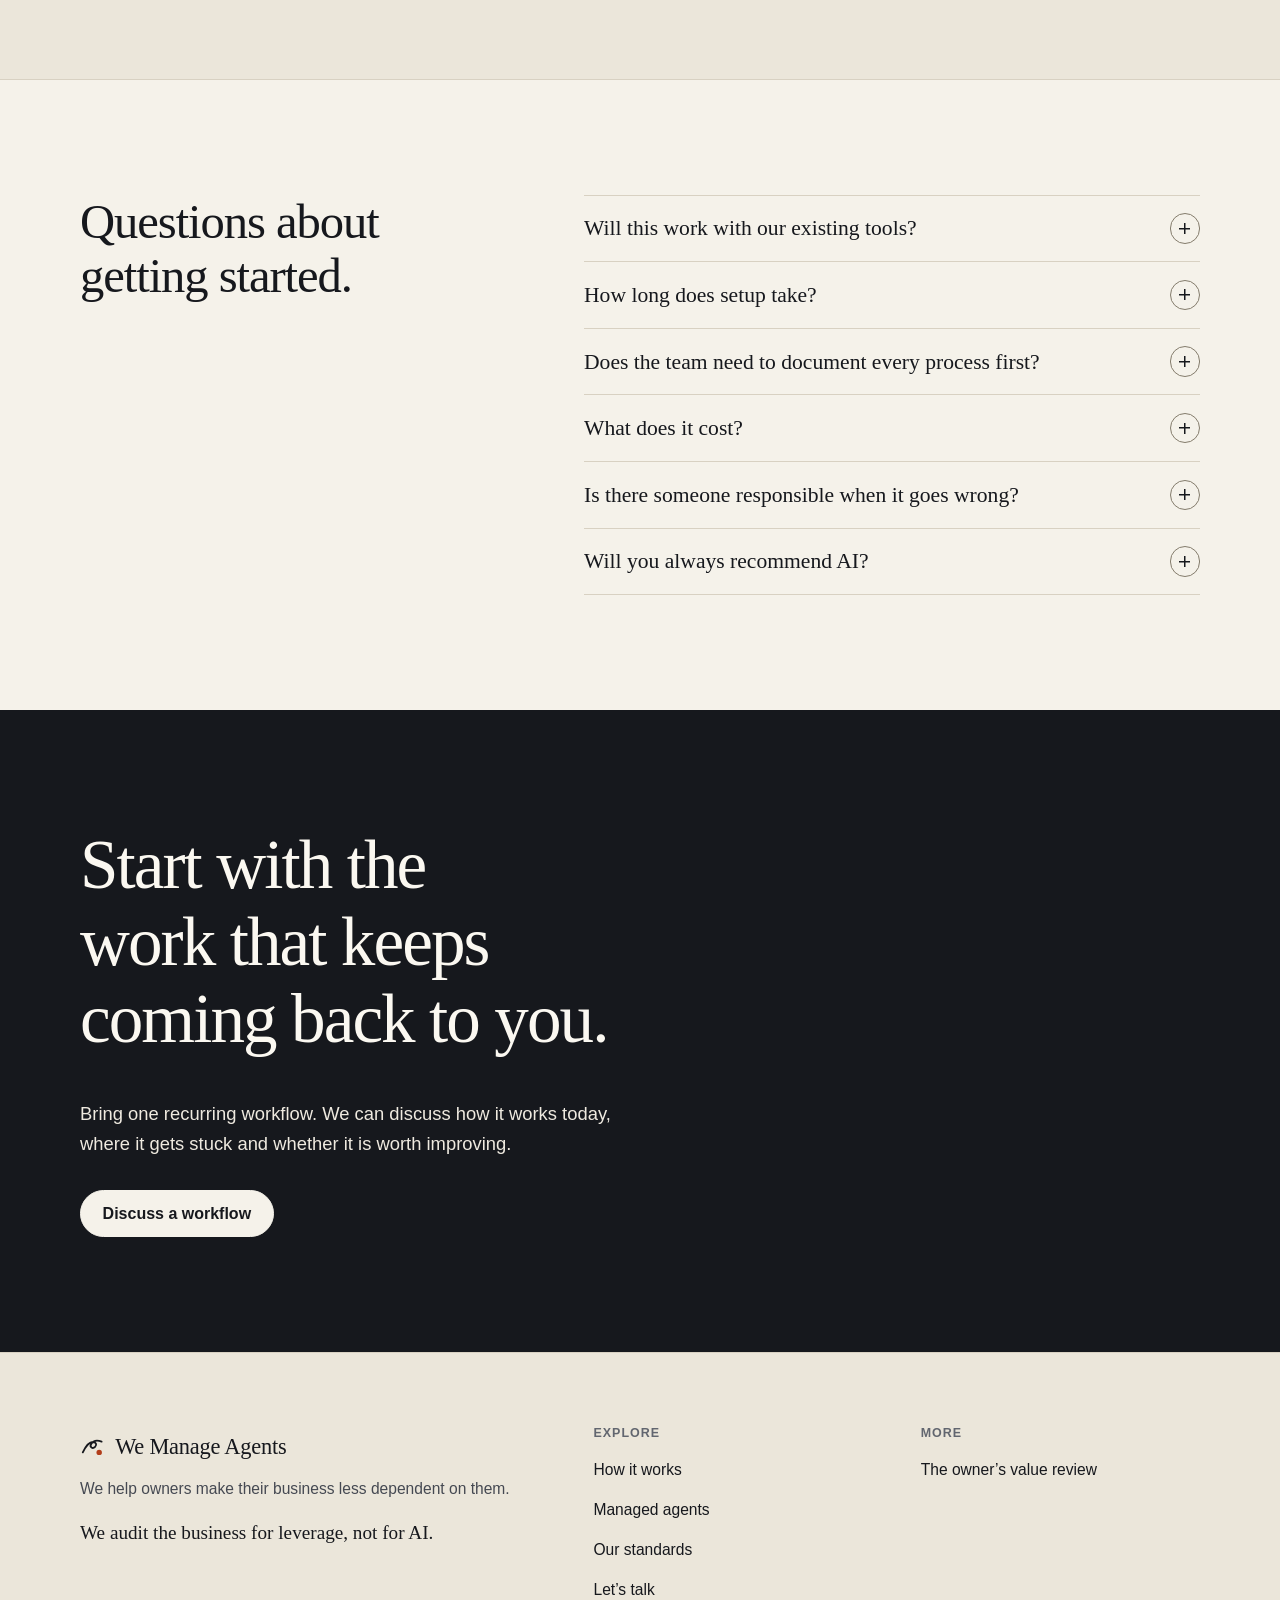
==== commit 78d156ee: "Remove design-partner, real estate, founder and implementation copy Co-Authored-By: Claude Opus 5.5 " ====
--- a/how-it-works/index.html
+++ b/how-it-works/index.html
@@ -243,26 +243,10 @@
             <tr><th scope="row">Business priorities, judgment and permission boundaries</th><td data-label="Intended owner">You and the people you authorize</td></tr>
             <tr><th scope="row">Diagnosing the workflow and recommending the approach</th><td data-label="Intended owner">We Manage Agents, with the people who do the work</td></tr>
             <tr><th scope="row">Deciding whether to proceed</th><td data-label="Intended owner">You</td></tr>
-            <tr><th scope="row">Implementing the agreed change</th><td data-label="Intended owner">Agreed per engagement: your team, We Manage Agents or both</td></tr>
             <tr><th scope="row">Monitoring, exceptions and maintenance of any automation or agent</th><td data-label="Intended owner">We Manage Agents, within the agreed service scope</td></tr>
             <tr><th scope="row">Reviewing whether the change is helping</th><td data-label="Intended owner">You and We Manage Agents together</td></tr>
           </tbody>
         </table>
-      </div>
-    </div>
-  </section>
-
-  <section class="section" id="about" aria-labelledby="about-title">
-    <div class="wrap founder">
-      <div>
-        <p class="eyebrow">From the founder</p>
-        <h2 id="about-title">Why I’m building We Manage Agents.</h2>
-      </div>
-      <div class="founder__letter measure-wide">
-        <p>Too much of running a business happens in someone’s head: the promise to check back, the question waiting on an answer, the detail connecting one team member’s work to another’s.</p>
-        <p>I’m building We Manage Agents around a practical question: how much of the work that keeps returning to an owner can be removed, handed over or automated responsibly?</p>
-        <p>Sometimes the answer is an agent. Often it is a simpler process or a clearly named owner. The work now is testing that approach on real workflows and measuring what it gives back.</p>
-        <p class="signature">Andrew Cherry</p>
       </div>
     </div>
   </section>
@@ -331,7 +315,6 @@
     <nav class="footer-links" aria-label="Footer resources">
       <h2>More</h2>
       <ul>
-        <li><a href="../how-it-works/#about">About Andrew</a></li>
         <li><a href="../standards/#value-review">The owner’s value review</a></li>
       </ul>
     </nav>
